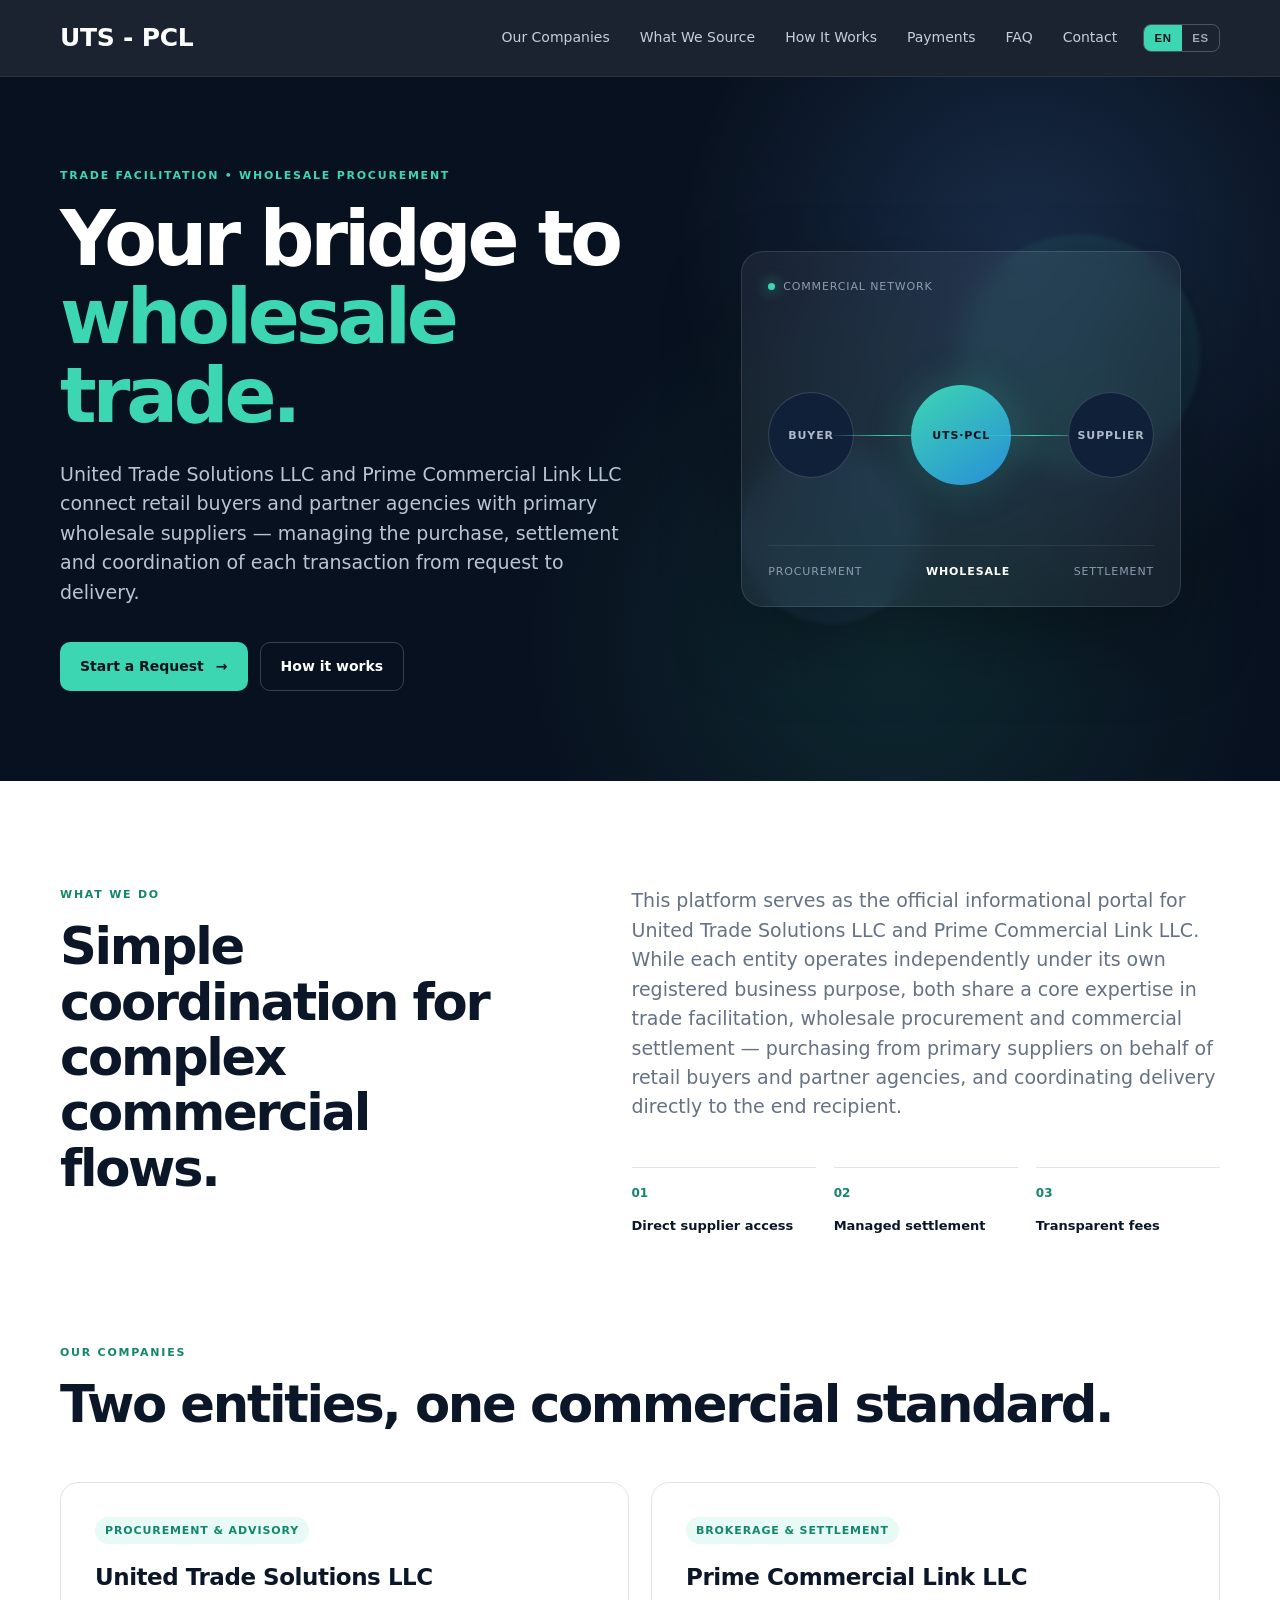
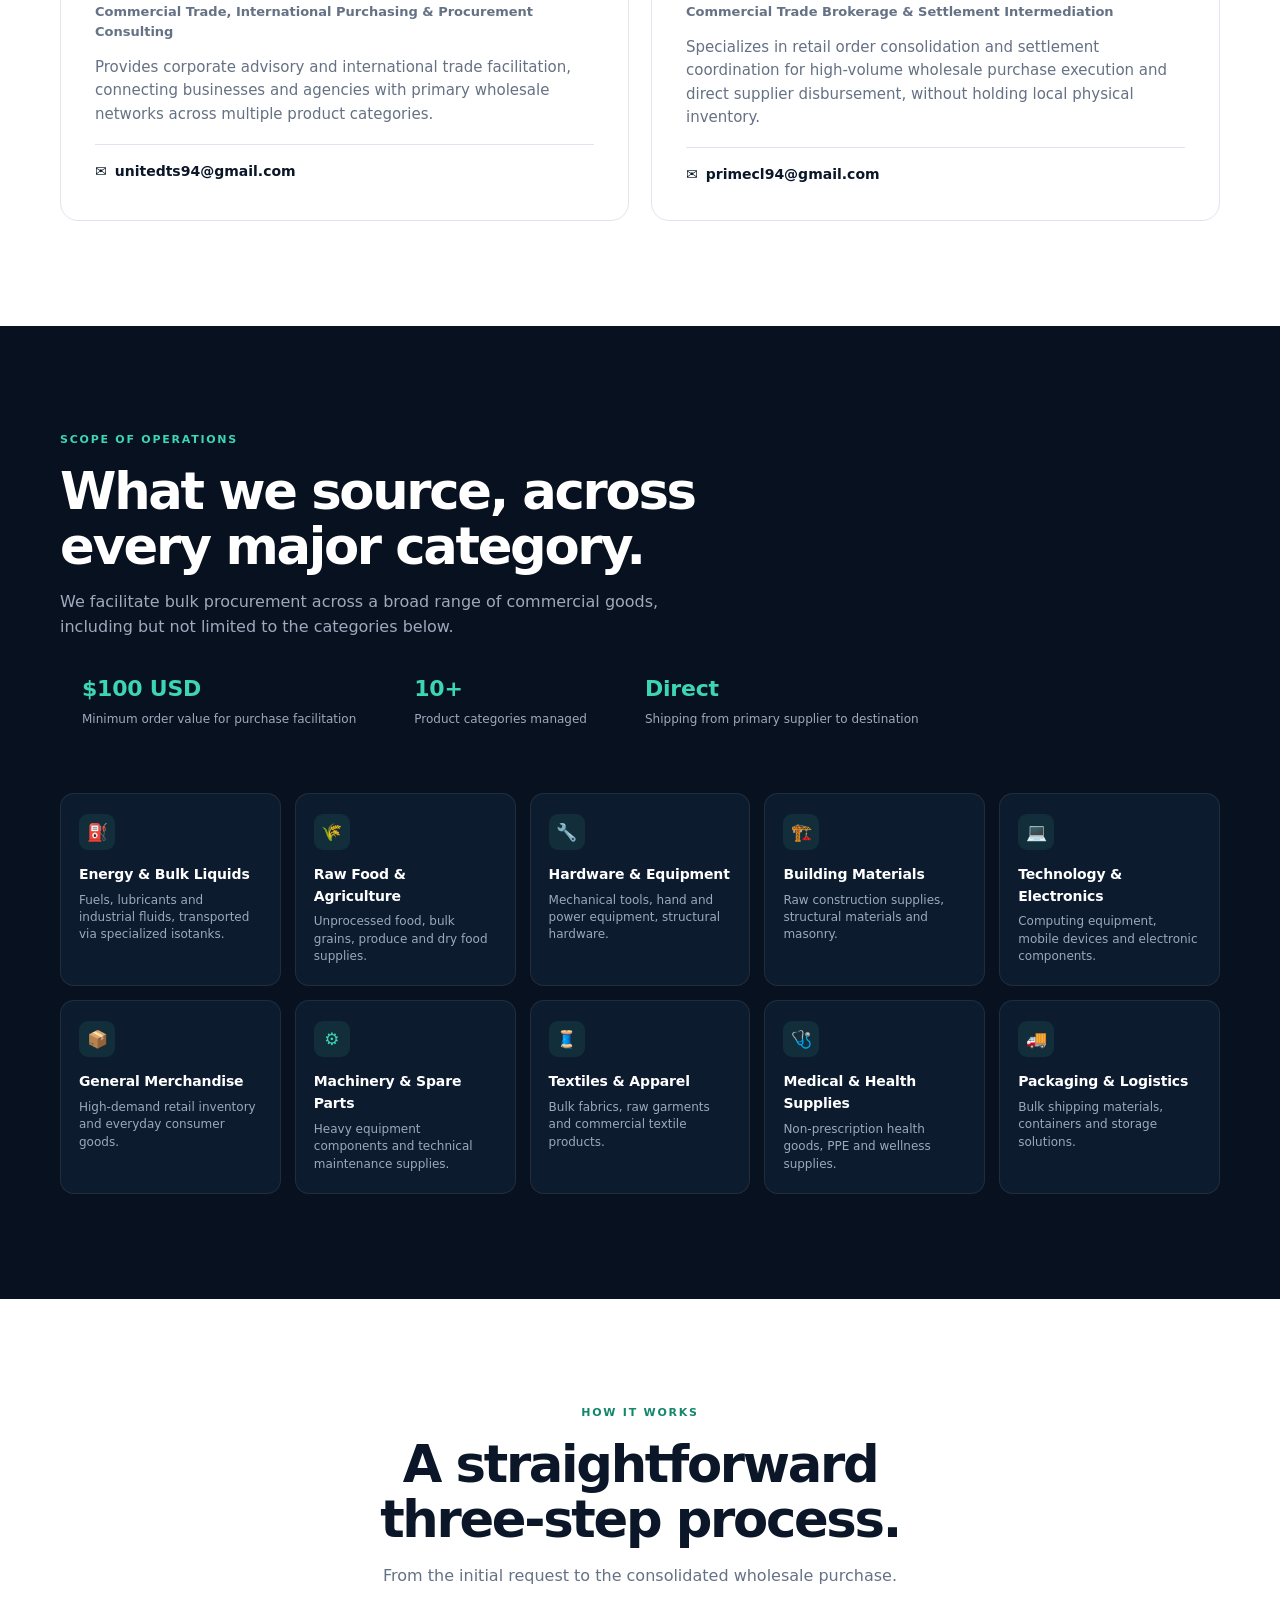
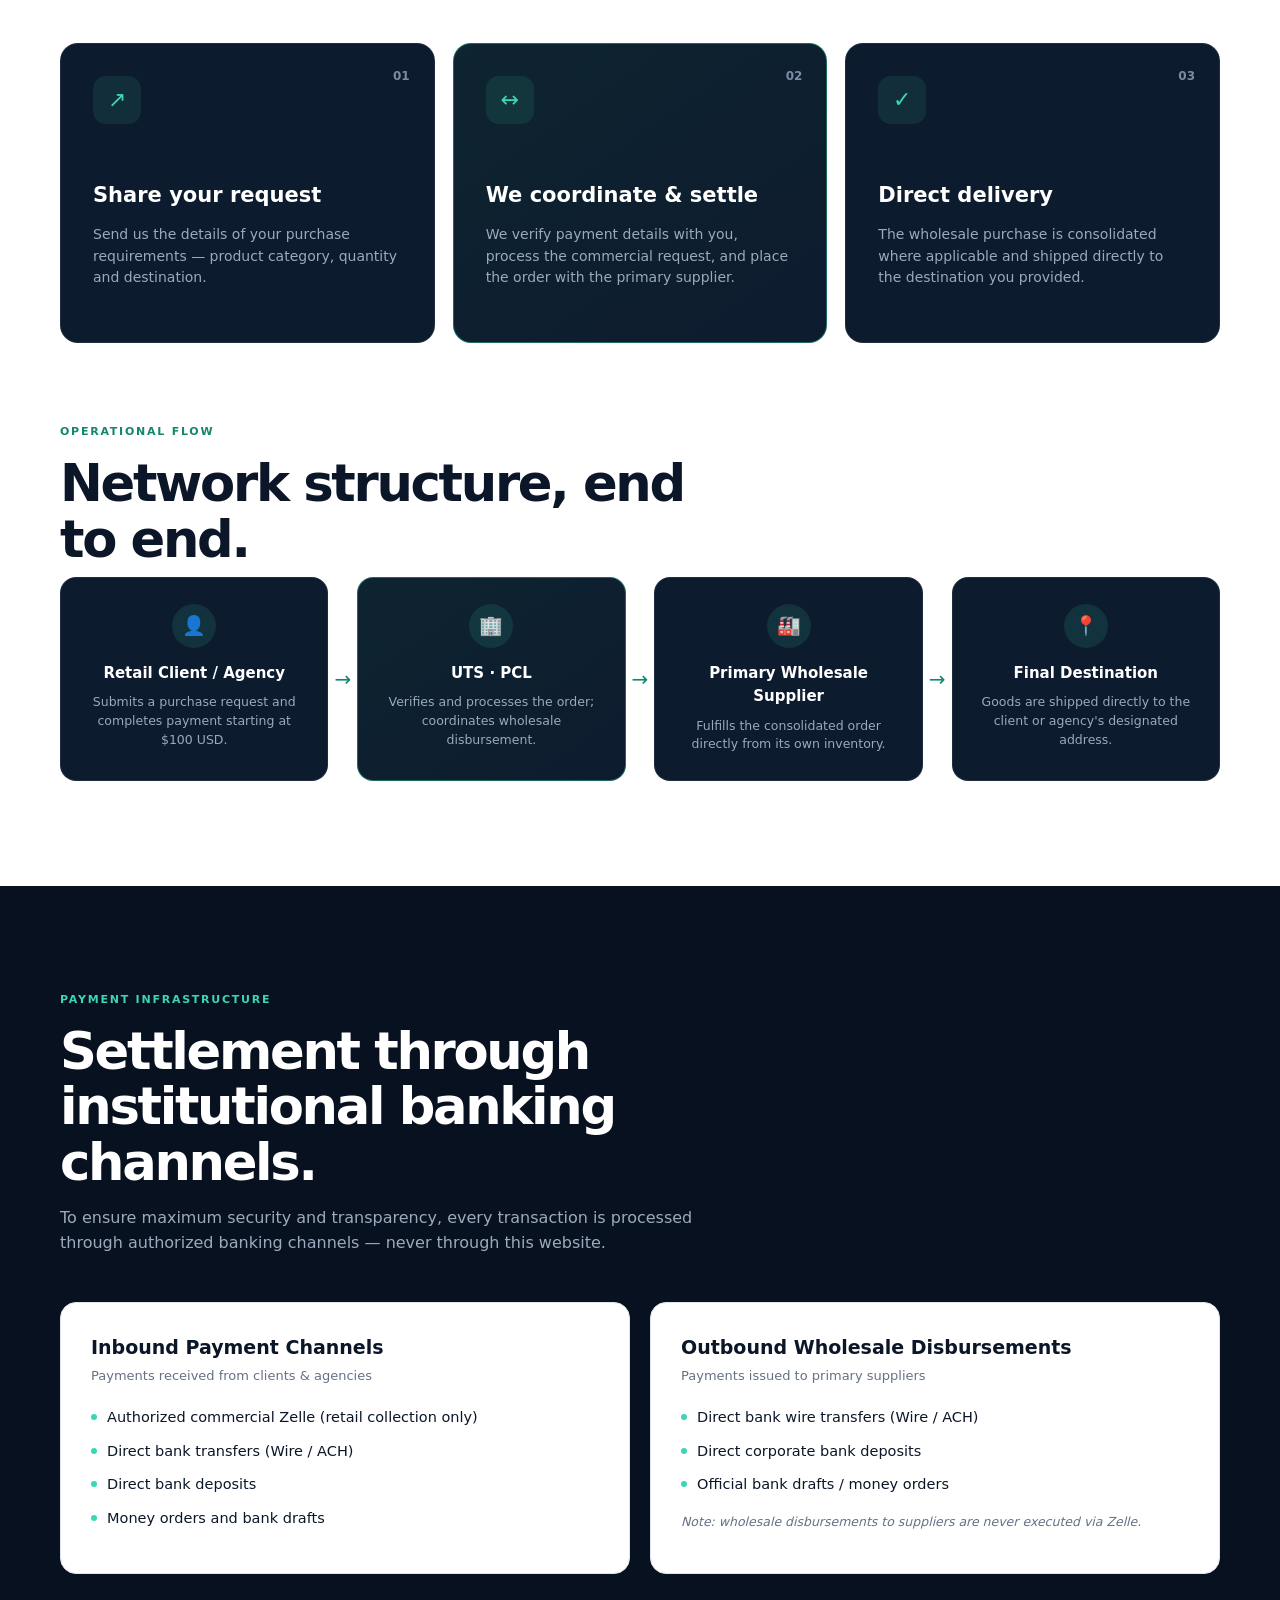
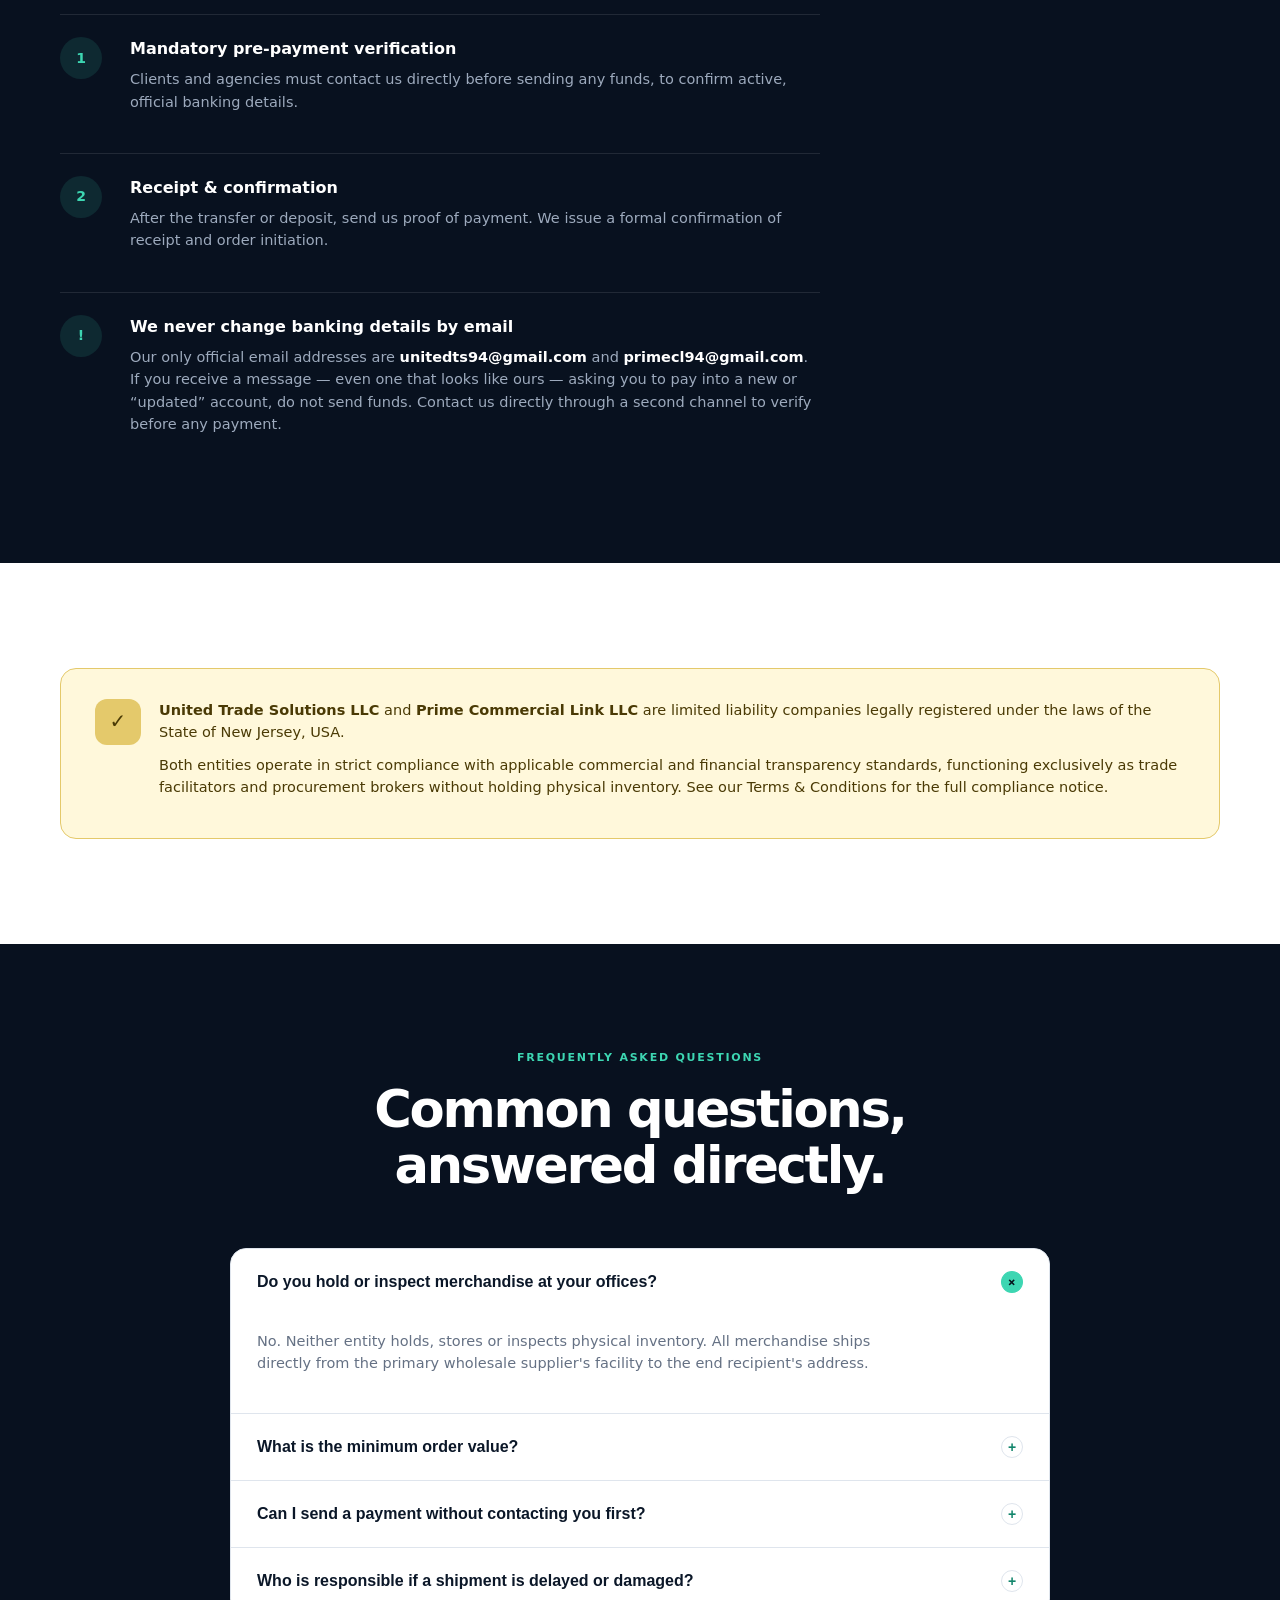
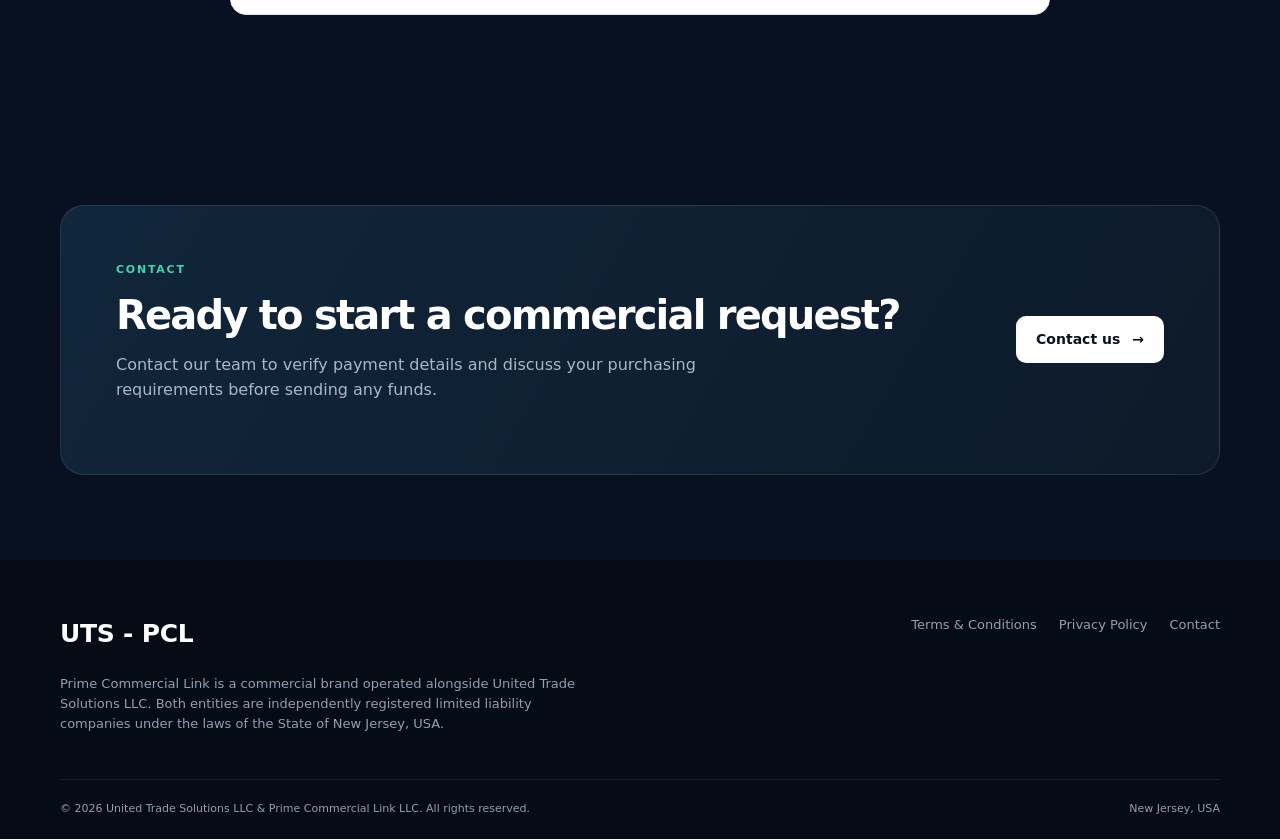
==== public/index.html @ f3a7f7f5 "Limpieza de dominio anterior, sitio movido a public/, CSP, cabeceras de seguridad y aviso antifraude" ====
<!doctype html>
<html lang="en" data-lang="en">
<head>
  <meta charset="utf-8">
  <meta name="viewport" content="width=device-width, initial-scale=1">
  <meta http-equiv="Content-Security-Policy" content="default-src 'none'; script-src 'self'; style-src 'self'; img-src 'self' data:; font-src 'self'; connect-src 'self'; manifest-src 'self'; base-uri 'none'; form-action 'none'; object-src 'none'; require-trusted-types-for 'script'; upgrade-insecure-requests">
  <meta name="referrer" content="strict-origin-when-cross-origin">
  <title>UTS - PCL | Trade Facilitation &amp; Wholesale Procurement</title>
  <meta name="description" content="United Trade Solutions LLC and Prime Commercial Link LLC facilitate wholesale procurement and commercial transaction settlement between retail buyers and primary suppliers.">
  <meta name="theme-color" content="#08111f">
  <meta property="og:title" content="UTS - PCL">
  <meta property="og:description" content="Trade facilitation and wholesale procurement portal — United Trade Solutions LLC & Prime Commercial Link LLC.">
  <meta property="og:type" content="website">
  <link rel="icon" href="assets/favicon.svg" type="image/svg+xml">
  <link rel="stylesheet" href="css/styles.css?v=20261016c">
</head>
<body>
  <header class="site-header">
    <div class="container nav">
      <a class="brand" href="#inicio" aria-label="UTS - PCL home">
        <span class="brand-name">UTS - PCL</span>
      </a>
      <div class="nav-right">
        <nav class="nav-links" aria-label="Main navigation">
          <a href="#empresas" data-lang="en">Our Companies</a>
          <a href="#empresas" data-lang="es">Nuestras Empresas</a>
          <a href="#alcance" data-lang="en">What We Source</a>
          <a href="#alcance" data-lang="es">Qué Gestionamos</a>
          <a href="#como-funciona" data-lang="en">How It Works</a>
          <a href="#como-funciona" data-lang="es">Cómo Funciona</a>
          <a href="#pagos" data-lang="en">Payments</a>
          <a href="#pagos" data-lang="es">Pagos</a>
          <a href="#faq" data-lang="en">FAQ</a>
          <a href="#faq" data-lang="es">Preguntas</a>
          <a href="#contacto" data-lang="en">Contact</a>
          <a href="#contacto" data-lang="es">Contacto</a>
        </nav>
        <span class="lang-switch" role="group" aria-label="Language">
          <button type="button" data-lang-set="en">EN</button>
          <button type="button" data-lang-set="es">ES</button>
        </span>
        <button class="menu-toggle" aria-label="Open menu" aria-expanded="false">☰</button>
      </div>
    </div>
  </header>

  <main>
    <!-- ============ HERO ============ -->
    <section id="inicio" class="hero">
      <div class="hero-grid container">
        <div class="hero-copy">
          <p class="eyebrow" data-lang="en">TRADE FACILITATION • WHOLESALE PROCUREMENT</p>
          <p class="eyebrow" data-lang="es">FACILITACIÓN COMERCIAL • COMPRAS AL POR MAYOR</p>

          <h1 data-lang="en">Your bridge to <span>wholesale trade.</span></h1>
          <h1 data-lang="es">Tu puente hacia el <span>comercio al por mayor.</span></h1>

          <p class="hero-text" data-lang="en">
            United Trade Solutions LLC and Prime Commercial Link LLC connect retail buyers and partner
            agencies with primary wholesale suppliers — managing the purchase, settlement and coordination
            of each transaction from request to delivery.
          </p>
          <p class="hero-text" data-lang="es">
            United Trade Solutions LLC y Prime Commercial Link LLC conectan a compradores minoristas y
            agencias asociadas con proveedores mayoristas principales, gestionando la compra, la liquidación
            y la coordinación de cada transacción desde la solicitud hasta la entrega.
          </p>

          <div class="hero-actions">
            <a class="button button-primary" href="#contacto">
              <span data-lang="en">Start a Request</span><span data-lang="es">Iniciar Solicitud</span>
              <span aria-hidden="true">→</span>
            </a>
            <a class="button button-secondary" href="#como-funciona">
              <span data-lang="en">How it works</span><span data-lang="es">Cómo funciona</span>
            </a>
          </div>
        </div>
        <div class="hero-visual" aria-hidden="true">
          <div class="orb orb-one"></div>
          <div class="orb orb-two"></div>
          <div class="network-card">
            <div class="network-top">
              <span class="status-dot"></span>
              <span data-lang="en">Commercial Network</span>
              <span data-lang="es">Red Comercial</span>
            </div>
            <div class="network-lines">
              <div class="node node-a" data-lang="en">BUYER</div>
              <div class="node node-a" data-lang="es">CLIENTE</div>
              <div class="line line-a"></div>
              <div class="node node-center">UTS·PCL</div>
              <div class="line line-b"></div>
              <div class="node node-b" data-lang="en">SUPPLIER</div>
              <div class="node node-b" data-lang="es">PROVEEDOR</div>
            </div>
            <div class="network-bottom">
              <span data-lang="en">Procurement</span><span data-lang="es">Adquisición</span>
              <strong data-lang="en">Wholesale</strong><strong data-lang="es">Mayoreo</strong>
              <span data-lang="en">Settlement</span><span data-lang="es">Liquidación</span>
            </div>
          </div>
        </div>
      </div>
    </section>

    <!-- ============ QUÉ HACEMOS ============ -->
    <section id="que-hacemos" class="section">
      <div class="container split">
        <div>
          <p class="eyebrow" data-lang="en">WHAT WE DO</p>
          <p class="eyebrow" data-lang="es">QUÉ HACEMOS</p>
          <h2 data-lang="en">Simple coordination for complex commercial flows.</h2>
          <h2 data-lang="es">Coordinación simple para flujos comerciales complejos.</h2>
        </div>
        <div class="section-copy">
          <p data-lang="en">
            This platform serves as the official informational portal for United Trade Solutions LLC and
            Prime Commercial Link LLC. While each entity operates independently under its own registered
            business purpose, both share a core expertise in trade facilitation, wholesale procurement and
            commercial settlement — purchasing from primary suppliers on behalf of retail buyers and partner
            agencies, and coordinating delivery directly to the end recipient.
          </p>
          <p data-lang="es">
            Esta plataforma funciona como el portal informativo oficial de United Trade Solutions LLC y
            Prime Commercial Link LLC. Aunque cada entidad opera de forma independiente bajo su propio giro
            comercial registrado, ambas comparten especialización en facilitación comercial, compras al por
            mayor y liquidación de transacciones — comprando a proveedores principales en nombre de
            compradores minoristas y agencias asociadas, y coordinando la entrega directamente al
            destinatario final.
          </p>
          <div class="trust-row">
            <div><strong data-lang="en">01</strong><strong data-lang="es">01</strong><span data-lang="en">Direct supplier access</span><span data-lang="es">Acceso directo a proveedores</span></div>
            <div><strong data-lang="en">02</strong><strong data-lang="es">02</strong><span data-lang="en">Managed settlement</span><span data-lang="es">Liquidación gestionada</span></div>
            <div><strong data-lang="en">03</strong><strong data-lang="es">03</strong><span data-lang="en">Transparent fees</span><span data-lang="es">Comisiones transparentes</span></div>
          </div>
        </div>
      </div>
    </section>

    <!-- ============ NUESTRAS EMPRESAS ============ -->
    <section id="empresas" class="section section-flush">
      <div class="container">
        <p class="eyebrow" data-lang="en">OUR COMPANIES</p>
        <p class="eyebrow" data-lang="es">NUESTRAS EMPRESAS</p>
        <h2 data-lang="en">Two entities, one commercial standard.</h2>
        <h2 data-lang="es">Dos entidades, un mismo estándar comercial.</h2>

        <div class="companies-grid">
          <article class="company-card">
            <span class="tag" data-lang="en">PROCUREMENT &amp; ADVISORY</span>
            <span class="tag" data-lang="es">ADQUISICIONES Y ASESORÍA</span>
            <h3>United Trade Solutions LLC</h3>
            <p class="focus" data-lang="en">Commercial Trade, International Purchasing &amp; Procurement Consulting</p>
            <p class="focus" data-lang="es">Comercio Comercial, Compras Internacionales y Consultoría de Adquisiciones</p>
            <p class="desc" data-lang="en">
              Provides corporate advisory and international trade facilitation, connecting businesses and
              agencies with primary wholesale networks across multiple product categories.
            </p>
            <p class="desc" data-lang="es">
              Brinda asesoría corporativa y facilitación de comercio internacional, conectando a empresas y
              agencias con redes mayoristas principales en múltiples categorías de productos.
            </p>
            <div class="contact-line">
              <span aria-hidden="true">✉</span>
              <a href="mailto:unitedts94@gmail.com">unitedts94@gmail.com</a>
            </div>
          </article>

          <article class="company-card">
            <span class="tag" data-lang="en">BROKERAGE &amp; SETTLEMENT</span>
            <span class="tag" data-lang="es">CORRETAJE Y LIQUIDACIÓN</span>
            <h3>Prime Commercial Link LLC</h3>
            <p class="focus" data-lang="en">Commercial Trade Brokerage &amp; Settlement Intermediation</p>
            <p class="focus" data-lang="es">Corretaje Comercial e Intermediación de Pagos y Liquidaciones</p>
            <p class="desc" data-lang="en">
              Specializes in retail order consolidation and settlement coordination for high-volume wholesale
              purchase execution and direct supplier disbursement, without holding local physical inventory.
            </p>
            <p class="desc" data-lang="es">
              Especializada en la consolidación de pedidos minoristas y la coordinación de liquidaciones para
              la ejecución de compras mayoristas de alto volumen y el desembolso directo a proveedores, sin
              manejo de inventario físico local.
            </p>
            <div class="contact-line">
              <span aria-hidden="true">✉</span>
              <a href="mailto:primecl94@gmail.com">primecl94@gmail.com</a>
            </div>
          </article>
        </div>
      </div>
    </section>

    <!-- ============ ALCANCE / CATEGORÍAS ============ -->
    <section id="alcance" class="section section-dark">
      <div class="container">
        <div class="section-heading">
          <p class="eyebrow" data-lang="en">SCOPE OF OPERATIONS</p>
          <p class="eyebrow" data-lang="es">ALCANCE OPERATIVO</p>
          <h2 data-lang="en">What we source, across every major category.</h2>
          <h2 data-lang="es">Lo que gestionamos, en todas las categorías principales.</h2>
          <p data-lang="en">We facilitate bulk procurement across a broad range of commercial goods, including but not limited to the categories below.</p>
          <p data-lang="es">Facilitamos compras al por mayor en una amplia gama de bienes comerciales, incluyendo pero no limitado a las categorías siguientes.</p>
        </div>

        <div class="scope-meta">
          <div class="scope-pill">
            <strong>$100 USD</strong>
            <span data-lang="en">Minimum order value for purchase facilitation</span>
            <span data-lang="es">Monto mínimo de compra facilitada</span>
          </div>
          <div class="scope-pill">
            <strong data-lang="en">10+</strong><strong data-lang="es">10+</strong>
            <span data-lang="en">Product categories managed</span>
            <span data-lang="es">Categorías de producto gestionadas</span>
          </div>
          <div class="scope-pill">
            <strong data-lang="en">Direct</strong><strong data-lang="es">Directo</strong>
            <span data-lang="en">Shipping from primary supplier to destination</span>
            <span data-lang="es">Envío del proveedor principal al destino</span>
          </div>
        </div>

        <div class="categories-grid">
          <div class="category-card">
            <div class="icon" aria-hidden="true">⛽</div>
            <h4 data-lang="en">Energy &amp; Bulk Liquids</h4>
            <h4 data-lang="es">Energía y Líquidos a Granel</h4>
            <p data-lang="en">Fuels, lubricants and industrial fluids, transported via specialized isotanks.</p>
            <p data-lang="es">Combustibles, lubricantes y fluidos industriales, transportados en isotanques especializados.</p>
          </div>
          <div class="category-card">
            <div class="icon" aria-hidden="true">🌾</div>
            <h4 data-lang="en">Raw Food &amp; Agriculture</h4>
            <h4 data-lang="es">Alimentos Crudos y Agricultura</h4>
            <p data-lang="en">Unprocessed food, bulk grains, produce and dry food supplies.</p>
            <p data-lang="es">Productos alimenticios no procesados, granos, cosechas y suministros secos.</p>
          </div>
          <div class="category-card">
            <div class="icon" aria-hidden="true">🔧</div>
            <h4 data-lang="en">Hardware &amp; Equipment</h4>
            <h4 data-lang="es">Ferretería y Equipamiento</h4>
            <p data-lang="en">Mechanical tools, hand and power equipment, structural hardware.</p>
            <p data-lang="es">Herramientas mecánicas, equipos de mano y eléctricos, herrajes estructurales.</p>
          </div>
          <div class="category-card">
            <div class="icon" aria-hidden="true">🏗️</div>
            <h4 data-lang="en">Building Materials</h4>
            <h4 data-lang="es">Materiales de Construcción</h4>
            <p data-lang="en">Raw construction supplies, structural materials and masonry.</p>
            <p data-lang="es">Insumos básicos de construcción, materiales estructurales y mampostería.</p>
          </div>
          <div class="category-card">
            <div class="icon" aria-hidden="true">💻</div>
            <h4 data-lang="en">Technology &amp; Electronics</h4>
            <h4 data-lang="es">Tecnología y Electrónica</h4>
            <p data-lang="en">Computing equipment, mobile devices and electronic components.</p>
            <p data-lang="es">Equipos de cómputo, dispositivos móviles y componentes electrónicos.</p>
          </div>
          <div class="category-card">
            <div class="icon" aria-hidden="true">📦</div>
            <h4 data-lang="en">General Merchandise</h4>
            <h4 data-lang="es">Mercancía General</h4>
            <p data-lang="en">High-demand retail inventory and everyday consumer goods.</p>
            <p data-lang="es">Inventario minorista de alta demanda y artículos de consumo diario.</p>
          </div>
          <div class="category-card">
            <div class="icon" aria-hidden="true">⚙️</div>
            <h4 data-lang="en">Machinery &amp; Spare Parts</h4>
            <h4 data-lang="es">Maquinaria y Repuestos</h4>
            <p data-lang="en">Heavy equipment components and technical maintenance supplies.</p>
            <p data-lang="es">Componentes de equipo pesado y suministros de mantenimiento técnico.</p>
          </div>
          <div class="category-card">
            <div class="icon" aria-hidden="true">🧵</div>
            <h4 data-lang="en">Textiles &amp; Apparel</h4>
            <h4 data-lang="es">Textiles y Confección</h4>
            <p data-lang="en">Bulk fabrics, raw garments and commercial textile products.</p>
            <p data-lang="es">Telas a granel, prendas de vestir y productos textiles comerciales.</p>
          </div>
          <div class="category-card">
            <div class="icon" aria-hidden="true">🩺</div>
            <h4 data-lang="en">Medical &amp; Health Supplies</h4>
            <h4 data-lang="es">Suministros Médicos y de Salud</h4>
            <p data-lang="en">Non-prescription health goods, PPE and wellness supplies.</p>
            <p data-lang="es">Bienes de salud sin receta, equipo de protección personal y bienestar.</p>
          </div>
          <div class="category-card">
            <div class="icon" aria-hidden="true">🚚</div>
            <h4 data-lang="en">Packaging &amp; Logistics</h4>
            <h4 data-lang="es">Empaque y Logística</h4>
            <p data-lang="en">Bulk shipping materials, containers and storage solutions.</p>
            <p data-lang="es">Materiales de envío al por mayor, contenedores y almacenamiento.</p>
          </div>
        </div>
      </div>
    </section>

    <!-- ============ CÓMO FUNCIONA ============ -->
    <section id="como-funciona" class="section">
      <div class="container">
        <div class="section-heading centered">
          <p class="eyebrow" data-lang="en">HOW IT WORKS</p>
          <p class="eyebrow" data-lang="es">CÓMO FUNCIONA</p>
          <h2 data-lang="en">A straightforward three-step process.</h2>
          <h2 data-lang="es">Un proceso simple de tres pasos.</h2>
          <p data-lang="en">From the initial request to the consolidated wholesale purchase.</p>
          <p data-lang="es">Desde la solicitud inicial hasta la compra mayorista consolidada.</p>
        </div>
        <div class="steps">
          <article class="step-card">
            <span class="step-number">01</span>
            <div class="icon">↗</div>
            <h3 data-lang="en">Share your request</h3>
            <h3 data-lang="es">Envías tu solicitud</h3>
            <p data-lang="en">Send us the details of your purchase requirements — product category, quantity and destination.</p>
            <p data-lang="es">Nos envías los detalles de tu compra: categoría de producto, cantidad y destino.</p>
          </article>
          <article class="step-card featured">
            <span class="step-number">02</span>
            <div class="icon">↔</div>
            <h3 data-lang="en">We coordinate &amp; settle</h3>
            <h3 data-lang="es">Coordinamos y liquidamos</h3>
            <p data-lang="en">We verify payment details with you, process the commercial request, and place the order with the primary supplier.</p>
            <p data-lang="es">Verificamos contigo los datos de pago, procesamos la solicitud y realizamos el pedido con el proveedor principal.</p>
          </article>
          <article class="step-card">
            <span class="step-number">03</span>
            <div class="icon">✓</div>
            <h3 data-lang="en">Direct delivery</h3>
            <h3 data-lang="es">Entrega directa</h3>
            <p data-lang="en">The wholesale purchase is consolidated where applicable and shipped directly to the destination you provided.</p>
            <p data-lang="es">La compra mayorista se consolida cuando aplica y se despacha directamente al destino indicado.</p>
          </article>
        </div>

        <div class="section-heading flow-heading">
          <p class="eyebrow" data-lang="en">OPERATIONAL FLOW</p>
          <p class="eyebrow" data-lang="es">FLUJO OPERATIVO</p>
          <h2 data-lang="en">Network structure, end to end.</h2>
          <h2 data-lang="es">Estructura de red, de principio a fin.</h2>
        </div>
        <div class="flow">
          <div class="flow-node">
            <div class="flow-icon" aria-hidden="true">👤</div>
            <h4 data-lang="en">Retail Client / Agency</h4>
            <h4 data-lang="es">Cliente / Agencia</h4>
            <p data-lang="en">Submits a purchase request and completes payment starting at $100 USD.</p>
            <p data-lang="es">Envía una solicitud de compra y realiza el pago a partir de $100 USD.</p>
          </div>
          <div class="flow-arrow" aria-hidden="true">→</div>
          <div class="flow-node hub">
            <div class="flow-icon" aria-hidden="true">🏢</div>
            <h4>UTS · PCL</h4>
            <p data-lang="en">Verifies and processes the order; coordinates wholesale disbursement.</p>
            <p data-lang="es">Verifica y procesa el pedido; coordina el desembolso mayorista.</p>
          </div>
          <div class="flow-arrow" aria-hidden="true">→</div>
          <div class="flow-node">
            <div class="flow-icon" aria-hidden="true">🏭</div>
            <h4 data-lang="en">Primary Wholesale Supplier</h4>
            <h4 data-lang="es">Proveedor Mayorista Principal</h4>
            <p data-lang="en">Fulfills the consolidated order directly from its own inventory.</p>
            <p data-lang="es">Despacha el pedido consolidado directamente desde su propio inventario.</p>
          </div>
          <div class="flow-arrow" aria-hidden="true">→</div>
          <div class="flow-node">
            <div class="flow-icon" aria-hidden="true">📍</div>
            <h4 data-lang="en">Final Destination</h4>
            <h4 data-lang="es">Destino Final</h4>
            <p data-lang="en">Goods are shipped directly to the client or agency's designated address.</p>
            <p data-lang="es">La mercancía se envía directamente a la dirección indicada por el cliente o agencia.</p>
          </div>
        </div>
      </div>
    </section>

    <!-- ============ INFRAESTRUCTURA DE PAGOS ============ -->
    <section id="pagos" class="section section-dark">
      <div class="container">
        <div class="section-heading">
          <p class="eyebrow" data-lang="en">PAYMENT INFRASTRUCTURE</p>
          <p class="eyebrow" data-lang="es">INFRAESTRUCTURA DE PAGOS</p>
          <h2 data-lang="en">Settlement through institutional banking channels.</h2>
          <h2 data-lang="es">Liquidación mediante canales bancarios institucionales.</h2>
          <p data-lang="en">To ensure maximum security and transparency, every transaction is processed through authorized banking channels — never through this website.</p>
          <p data-lang="es">Para garantizar máxima seguridad y transparencia, cada transacción se procesa a través de canales bancarios autorizados — nunca a través de este sitio web.</p>
        </div>
        <div class="pay-grid">
          <div class="pay-card">
            <h3 data-lang="en">Inbound Payment Channels</h3>
            <h3 data-lang="es">Canales de Recepción de Fondos</h3>
            <p class="sub" data-lang="en">Payments received from clients &amp; agencies</p>
            <p class="sub" data-lang="es">Pagos recibidos de clientes y agencias</p>
            <ul>
              <li data-lang="en">Authorized commercial Zelle (retail collection only)</li>
              <li data-lang="es">Zelle comercial autorizado (solo recepción minorista)</li>
              <li data-lang="en">Direct bank transfers (Wire / ACH)</li>
              <li data-lang="es">Transferencias bancarias directas (Wire / ACH)</li>
              <li data-lang="en">Direct bank deposits</li>
              <li data-lang="es">Depósitos bancarios directos</li>
              <li data-lang="en">Money orders and bank drafts</li>
              <li data-lang="es">Giros bancarios y postales</li>
            </ul>
          </div>
          <div class="pay-card">
            <h3 data-lang="en">Outbound Wholesale Disbursements</h3>
            <h3 data-lang="es">Desembolsos Mayoristas</h3>
            <p class="sub" data-lang="en">Payments issued to primary suppliers</p>
            <p class="sub" data-lang="es">Pagos emitidos a proveedores principales</p>
            <ul>
              <li data-lang="en">Direct bank wire transfers (Wire / ACH)</li>
              <li data-lang="es">Transferencias bancarias directas (Wire / ACH)</li>
              <li data-lang="en">Direct corporate bank deposits</li>
              <li data-lang="es">Depósitos bancarios corporativos</li>
              <li data-lang="en">Official bank drafts / money orders</li>
              <li data-lang="es">Giros bancarios / cheques oficiales</li>
            </ul>
            <p class="pay-note" data-lang="en">Note: wholesale disbursements to suppliers are never executed via Zelle.</p>
            <p class="pay-note" data-lang="es">Nota: los desembolsos mayoristas a proveedores nunca se ejecutan mediante Zelle.</p>
          </div>
        </div>

        <div class="protocol-list">
          <div class="protocol-item">
            <div class="num">1</div>
            <div>
              <h4 data-lang="en">Mandatory pre-payment verification</h4>
              <h4 data-lang="es">Verificación obligatoria antes del pago</h4>
              <p data-lang="en">Clients and agencies must contact us directly before sending any funds, to confirm active, official banking details.</p>
              <p data-lang="es">Clientes y agencias deben contactarnos directamente antes de enviar cualquier fondo, para confirmar los datos bancarios oficiales activos.</p>
            </div>
          </div>
          <div class="protocol-item">
            <div class="num">2</div>
            <div>
              <h4 data-lang="en">Receipt &amp; confirmation</h4>
              <h4 data-lang="es">Comprobante y confirmación</h4>
              <p data-lang="en">After the transfer or deposit, send us proof of payment. We issue a formal confirmation of receipt and order initiation.</p>
              <p data-lang="es">Después de la transferencia o depósito, envíanos el comprobante. Emitimos una confirmación formal de recepción e inicio del pedido.</p>
            </div>
          </div>
          <div class="protocol-item protocol-alert">
            <div class="num">!</div>
            <div>
              <h4 data-lang="en">We never change banking details by email</h4>
              <h4 data-lang="es">Nunca cambiamos datos bancarios por correo</h4>
              <p data-lang="en">Our only official email addresses are <strong>unitedts94@gmail.com</strong> and <strong>primecl94@gmail.com</strong>. If you receive a message — even one that looks like ours — asking you to pay into a new or “updated” account, do not send funds. Contact us directly through a second channel to verify before any payment.</p>
              <p data-lang="es">Nuestros únicos correos oficiales son <strong>unitedts94@gmail.com</strong> y <strong>primecl94@gmail.com</strong>. Si recibes un mensaje —aunque parezca nuestro— pidiéndote pagar a una cuenta nueva o “actualizada”, no envíes fondos. Contáctanos directamente por un segundo canal para verificar antes de cualquier pago.</p>
            </div>
          </div>
        </div>
      </div>
    </section>

    <!-- ============ CUMPLIMIENTO ============ -->
    <section class="section">
      <div class="container">
        <div class="compliance-box">
          <div class="badge" aria-hidden="true">✓</div>
          <div>
            <p data-lang="en"><strong>United Trade Solutions LLC</strong> and <strong>Prime Commercial Link LLC</strong> are limited liability companies legally registered under the laws of the State of New Jersey, USA.</p>
            <p data-lang="es"><strong>United Trade Solutions LLC</strong> y <strong>Prime Commercial Link LLC</strong> son empresas de responsabilidad limitada registradas legalmente bajo las leyes del Estado de Nueva Jersey, EE. UU.</p>
            <p data-lang="en">Both entities operate in strict compliance with applicable commercial and financial transparency standards, functioning exclusively as trade facilitators and procurement brokers without holding physical inventory. See our <a href="terms.html">Terms &amp; Conditions</a> for the full compliance notice.</p>
            <p data-lang="es">Ambas entidades operan en estricto cumplimiento de los estándares comerciales y de transparencia financiera aplicables, funcionando exclusivamente como facilitadores de comercio y brókers de adquisición sin manejo de inventario físico. Consulta nuestros <a href="terms.html">Términos y Condiciones</a> para el aviso completo de cumplimiento.</p>
          </div>
        </div>
      </div>
    </section>

    <!-- ============ FAQ ============ -->
    <section id="faq" class="section section-dark">
      <div class="container">
        <div class="section-heading centered">
          <p class="eyebrow" data-lang="en">FREQUENTLY ASKED QUESTIONS</p>
          <p class="eyebrow" data-lang="es">PREGUNTAS FRECUENTES</p>
          <h2 data-lang="en">Common questions, answered directly.</h2>
          <h2 data-lang="es">Preguntas comunes, respondidas directamente.</h2>
        </div>

        <div class="faq-list">
          <div class="faq-item open">
            <button class="faq-q" type="button">
              <span data-lang="en">Do you hold or inspect merchandise at your offices?</span>
              <span data-lang="es">¿Almacenan o inspeccionan mercancía en sus oficinas?</span>
              <span class="plus" aria-hidden="true">+</span>
            </button>
            <div class="faq-a">
              <div class="faq-a-inner">
                <p data-lang="en">No. Neither entity holds, stores or inspects physical inventory. All merchandise ships directly from the primary wholesale supplier's facility to the end recipient's address.</p>
                <p data-lang="es">No. Ninguna de las dos entidades maneja, almacena ni inspecciona inventario físico. Toda la mercancía se despacha directamente desde las instalaciones del proveedor mayorista principal hasta la dirección del destinatario final.</p>
              </div>
            </div>
          </div>
          <div class="faq-item">
            <button class="faq-q" type="button">
              <span data-lang="en">What is the minimum order value?</span>
              <span data-lang="es">¿Cuál es el monto mínimo de compra?</span>
              <span class="plus" aria-hidden="true">+</span>
            </button>
            <div class="faq-a">
              <div class="faq-a-inner">
                <p data-lang="en">We facilitate purchase consolidation starting at a minimum value of $100 USD.</p>
                <p data-lang="es">Facilitamos la consolidación de compras a partir de un valor mínimo de $100 USD.</p>
              </div>
            </div>
          </div>
          <div class="faq-item">
            <button class="faq-q" type="button">
              <span data-lang="en">Can I send a payment without contacting you first?</span>
              <span data-lang="es">¿Puedo enviar un pago sin contactarlos primero?</span>
              <span class="plus" aria-hidden="true">+</span>
            </button>
            <div class="faq-a">
              <div class="faq-a-inner">
                <p data-lang="en">No. Contacting us before sending any transfer or deposit is required, so we can verify active banking details and ensure your payment is correctly tracked and applied.</p>
                <p data-lang="es">No. Es indispensable contactarnos antes de enviar cualquier transferencia o depósito, para verificar los datos bancarios activos y garantizar que tu pago quede correctamente rastreado y aplicado.</p>
              </div>
            </div>
          </div>
          <div class="faq-item">
            <button class="faq-q" type="button">
              <span data-lang="en">Who is responsible if a shipment is delayed or damaged?</span>
              <span data-lang="es">¿Quién responde si un envío se retrasa o llega dañado?</span>
              <span class="plus" aria-hidden="true">+</span>
            </button>
            <div class="faq-a">
              <div class="faq-a-inner">
                <p data-lang="en">Since goods ship directly from the primary wholesale supplier, shipping delays, carrier damage or fulfillment issues are the responsibility of the supplier or freight carrier. See our Terms &amp; Conditions for the full liability disclaimer.</p>
                <p data-lang="es">Como la mercancía se despacha directamente desde el proveedor mayorista principal, los retrasos, daños de transporte o problemas de cumplimiento son responsabilidad del proveedor o la empresa de transporte. Consulta nuestros Términos y Condiciones para la exención de responsabilidad completa.</p>
              </div>
            </div>
          </div>
        </div>
      </div>
    </section>

    <!-- ============ CONTACTO ============ -->
    <section id="contacto" class="contact-section">
      <div class="container contact-card">
        <div>
          <p class="eyebrow" data-lang="en">CONTACT</p>
          <p class="eyebrow" data-lang="es">CONTACTO</p>
          <h2 data-lang="en">Ready to start a commercial request?</h2>
          <h2 data-lang="es">¿Listo para iniciar una solicitud comercial?</h2>
          <p data-lang="en">Contact our team to verify payment details and discuss your purchasing requirements before sending any funds.</p>
          <p data-lang="es">Contacta a nuestro equipo para verificar los datos de pago y conversar sobre tu solicitud de compra antes de enviar cualquier fondo.</p>
        </div>
        <a class="button button-light" href="mailto:unitedts94@gmail.com">
          <span data-lang="en">Contact us</span><span data-lang="es">Contáctanos</span>
          <span aria-hidden="true">→</span>
        </a>
      </div>
    </section>
  </main>

  <footer class="footer">
    <div class="container footer-grid">
      <div>
        <a class="brand footer-brand" href="#inicio"><span class="brand-name">UTS - PCL</span></a>
        <p class="footer-note" data-lang="en">Prime Commercial Link is a commercial brand operated alongside United Trade Solutions LLC. Both entities are independently registered limited liability companies under the laws of the State of New Jersey, USA.</p>
        <p class="footer-note" data-lang="es">Prime Commercial Link es una marca comercial que opera junto a United Trade Solutions LLC. Ambas entidades son sociedades de responsabilidad limitada registradas de forma independiente bajo las leyes del Estado de Nueva Jersey, EE. UU.</p>
      </div>
      <div class="footer-links">
        <a href="terms.html" data-lang="en">Terms &amp; Conditions</a>
        <a href="terms.html" data-lang="es">Términos y Condiciones</a>
        <a href="privacy.html" data-lang="en">Privacy Policy</a>
        <a href="privacy.html" data-lang="es">Política de Privacidad</a>
        <a href="mailto:unitedts94@gmail.com" data-lang="en">Contact</a>
        <a href="mailto:unitedts94@gmail.com" data-lang="es">Contacto</a>
      </div>
    </div>
    <div class="container copyright">
      <span><span data-lang="en">©</span><span data-lang="es">©</span> <span id="year"></span> United Trade Solutions LLC &amp; Prime Commercial Link LLC. <span data-lang="en">All rights reserved.</span><span data-lang="es">Todos los derechos reservados.</span></span>
      <span data-lang="en">New Jersey, USA</span>
      <span data-lang="es">Nueva Jersey, EE. UU.</span>
    </div>
  </footer>

  <script src="js/script.js?v=20261016c"></script>
</body>
</html>
---- public/css/styles.css ----
:root{
  --bg:#f6f8fb;--surface:#fff;--ink:#0b1728;--muted:#657184;--line:#dfe5ed;
  --dark:#08111f;--accent:#3dd6b2;--accent-2:#63a7ff;--brass:#d6a84f;--max:1160px;
}
*{box-sizing:border-box}
html{scroll-behavior:smooth}

/* ---------- Idiomas: EN por defecto, ES bajo html[data-lang="es"] ----------
   Se oculta solo el idioma inactivo, con !important para ganar siempre a
   cualquier otra regla de display (grid/flex/etc.) sin importar el orden. */
html:not([data-lang="es"]) [data-lang="es"]{display:none !important}
html[data-lang="es"] [data-lang="en"]{display:none !important}
.lang-switch{display:flex;align-items:center;gap:0;border:1px solid rgba(255,255,255,.22);border-radius:8px;overflow:hidden}
.lang-switch button{appearance:none;background:transparent;border:0;color:#9daabd;font-size:12px;font-weight:800;letter-spacing:.06em;padding:8px 12px;cursor:pointer;transition:.15s}
.lang-switch button.active{background:var(--accent);color:#06131b}
.lang-switch button:not(.active):hover{color:#fff}
.legal-page .lang-switch button{border-color:var(--line)}
.legal-page .lang-switch{border-color:var(--line)}
.legal-page .lang-switch button{color:var(--muted)}
.legal-page .lang-switch button:not(.active):hover{color:var(--ink)}
.legal-page .lang-switch button.active{color:#06131b}
body{margin:0;font-family:Inter,ui-sans-serif,system-ui,-apple-system,BlinkMacSystemFont,"Segoe UI",sans-serif;color:var(--ink);background:var(--bg);line-height:1.55}
a{color:inherit;text-decoration:none}
.container{width:min(var(--max),calc(100% - 40px));margin:auto}
.site-header{position:sticky;top:0;z-index:20;background:rgba(8,17,31,.92);backdrop-filter:blur(14px);border-bottom:1px solid rgba(255,255,255,.08)}
.nav{height:76px;display:flex;align-items:center;justify-content:space-between}
.brand{display:flex;align-items:center;gap:11px;color:#fff;font-weight:750;letter-spacing:-.02em}
.brand-name{font-size:25px;font-weight:800;letter-spacing:-.01em;white-space:nowrap}
.brand-mark{display:grid;place-items:center;width:38px;height:38px;border:1px solid rgba(61,214,178,.55);border-radius:11px;color:var(--accent);font-size:11px;letter-spacing:.08em}
.nav-right{display:flex;align-items:center;gap:26px}
.nav-links{display:flex;gap:30px;color:#c5cfdd;font-size:14px}
.nav-links a:hover,.text-link:hover{color:#fff}
.menu-toggle{display:none;background:none;border:0;color:#fff;font-size:25px}
.hero{min-height:690px;background:radial-gradient(circle at 80% 25%,rgba(99,167,255,.18),transparent 30%),radial-gradient(circle at 70% 80%,rgba(61,214,178,.12),transparent 35%),var(--dark);color:#fff;display:flex;align-items:center;overflow:hidden}
.hero-grid{display:grid;grid-template-columns:1.05fr .95fr;gap:70px;align-items:center;padding:90px 0}
.eyebrow{margin:0 0 16px;color:#13866c;font-size:11px;font-weight:800;letter-spacing:.16em}
.hero h1{font-size:clamp(48px,6vw,78px);line-height:1.02;letter-spacing:-.055em;margin:0 0 25px;max-width:720px}
.hero .eyebrow,.section-dark .eyebrow,.contact-section .eyebrow{color:#3dd6b2}
.hero h1 span{color:var(--accent)}
.hero-text{font-size:19px;color:#b9c5d5;max-width:600px;margin-bottom:35px}
.hero-actions{display:flex;gap:12px;flex-wrap:wrap}
.button{display:inline-flex;align-items:center;gap:12px;padding:13px 20px;border-radius:10px;font-size:14px;font-weight:750;transition:.2s ease}
.button:hover{transform:translateY(-2px)}
.button-primary{background:var(--accent);color:#06131b}
.button-secondary{border:1px solid rgba(255,255,255,.2);color:#fff}
.button-light{background:#fff;color:#08111f}
.hero-visual{min-height:390px;position:relative;display:grid;place-items:center}
.network-card{width:min(440px,100%);padding:26px;border:1px solid rgba(255,255,255,.12);background:rgba(255,255,255,.055);border-radius:22px;box-shadow:0 35px 80px rgba(0,0,0,.3);backdrop-filter:blur(12px);position:relative;z-index:2}
.network-top,.network-bottom{display:flex;align-items:center;justify-content:space-between;color:#8e9caf;font-size:11px;text-transform:uppercase;letter-spacing:.08em}
.status-dot{width:7px;height:7px;background:var(--accent);border-radius:50%;box-shadow:0 0 14px var(--accent)}
.network-top{justify-content:flex-start;gap:8px;padding-bottom:30px}
.network-lines{height:220px;position:relative;display:grid;place-items:center}
.node{position:absolute;border-radius:50%;display:grid;place-items:center;font-size:11px;font-weight:800;letter-spacing:.08em}
.node-a,.node-b{width:86px;height:86px;border:1px solid rgba(255,255,255,.16);background:#102039;color:#aeb9c9}
.node-a{left:0}.node-b{right:0}
.node-center{width:100px;height:100px;background:linear-gradient(145deg,#3dd6b2,#278ed8);color:#06131b;box-shadow:0 0 45px rgba(61,214,178,.22)}
.line{position:absolute;height:1px;width:110px;background:linear-gradient(90deg,rgba(99,167,255,.1),var(--accent),rgba(99,167,255,.1));top:50%}
.line-a{left:65px}.line-b{right:65px}
.network-bottom{border-top:1px solid rgba(255,255,255,.08);padding-top:17px}
.network-bottom strong{color:#fff}
.orb{position:absolute;border-radius:50%;filter:blur(2px)}
.orb-one{width:240px;height:240px;background:rgba(61,214,178,.08);top:0;right:20px}
.orb-two{width:180px;height:180px;background:rgba(99,167,255,.08);bottom:0;left:40px}
.section{padding:105px 0;background:var(--surface)}
.split{display:grid;grid-template-columns:.9fr 1.1fr;gap:90px}
h2{font-size:clamp(34px,4vw,52px);line-height:1.08;letter-spacing:-.045em;margin:0}
.section-copy{font-size:19px;color:var(--muted)}
.section-copy p{margin-top:0}
.trust-row{display:grid;grid-template-columns:repeat(3,1fr);gap:18px;margin-top:45px}
.trust-row div{padding-top:16px;border-top:1px solid var(--line)}
.trust-row strong{display:block;font-size:12px;color:#13866c;margin-bottom:7px}
.trust-row span{font-size:13px;font-weight:700;color:var(--ink)}
.section-dark{background:var(--dark);color:#fff}
.section-heading{max-width:650px}
.section-heading.centered{text-align:center;margin:0 auto 55px}
.section-heading p:not(.eyebrow){color:var(--muted)}
.section-dark .section-heading p:not(.eyebrow){color:#9daabd}
.flow-heading{margin-top:80px}
.steps{display:grid;grid-template-columns:repeat(3,1fr);gap:18px}
.step-card{position:relative;padding:32px;background:#0d1b2e;border:1px solid rgba(255,255,255,.08);border-radius:18px;min-height:300px}
.step-card.featured{border-color:rgba(61,214,178,.4);background:linear-gradient(145deg,#0e2430,#0d1b2e)}
.step-number{position:absolute;right:24px;top:23px;color:#7a8ba3;font-size:12px;font-weight:800}
.icon{width:48px;height:48px;display:grid;place-items:center;border-radius:13px;background:rgba(61,214,178,.1);color:var(--accent);font-size:22px;margin-bottom:55px}
.step-card h3{font-size:21px;margin:0 0 12px;color:#fff !important}
.step-card p{color:#9ba9bc;font-size:14px;margin:0}
.value-section{background:#eef2f7}
.value-grid{display:grid;grid-template-columns:.9fr 1.1fr;gap:100px}
.value-intro h2{max-width:520px}
.value-list{border-top:1px solid #cfd7e1}
.value-item{display:grid;grid-template-columns:55px 1fr;gap:18px;padding:25px 0;border-bottom:1px solid #cfd7e1}
.value-item>span{color:#1aa487;font-size:12px;font-weight:800}
.value-item h3{margin:0 0 4px;font-size:18px}
.value-item p{margin:0;color:var(--muted);font-size:14px}
.contact-section{padding:85px 0;background:var(--dark)}
.contact-card{display:flex;align-items:center;justify-content:space-between;gap:35px;padding:55px;border-radius:24px;background:linear-gradient(120deg,#10263a,#0d1a2a);border:1px solid rgba(255,255,255,.1);color:#fff}
.contact-card h2{font-size:40px}
.contact-card p:not(.eyebrow){color:#a9b7c9;max-width:620px}
.footer{background:#050c15;color:#91a0b3;padding:55px 0 22px}
.footer-grid{display:flex;justify-content:space-between;gap:50px}
.footer-brand{margin-bottom:20px}
.footer-note{max-width:530px;font-size:13px;margin:0}
.footer-links{display:flex;gap:22px;align-items:flex-start;font-size:13px}
.footer-links a:hover{color:#fff}
.copyright{border-top:1px solid rgba(255,255,255,.08);margin-top:45px;padding-top:20px;display:flex;justify-content:space-between;font-size:11px}
.legal-page{background:var(--bg)}
.legal-content{padding:90px 0;max-width:850px}
.legal-content h1{font-size:52px;letter-spacing:-.04em;margin:0 0 25px}
.legal-content h2{font-size:25px;margin:42px 0 10px}
.legal-content p{color:var(--muted)}
.legal-notice{padding:18px 20px;border:1px solid #e4c96b;background:#fff8db;border-radius:10px}
.legal-footer-note{border-top:1px solid var(--line);margin-top:55px;padding-top:20px;font-size:13px}
.text-link{color:#c5cfdd;font-size:13px}
.section-flush{padding-top:0}
.legal-page .nav-links{display:flex}
.legal-notice-intro{margin:28px 0}
.legal-notice-intro p{margin:0}
.protocol-alert .num{background:rgba(214,168,79,.18);color:var(--brass)}
.protocol-alert strong{color:#fff}
.error-page{min-height:60vh;display:grid;place-items:center;text-align:center;padding:80px 0}
.error-page h1{font-size:64px;margin:0 0 10px;letter-spacing:-.04em}
.error-page p{color:var(--muted);margin:0 0 26px}
/* ---------- Empresas (About) ---------- */
.companies-grid{display:grid;grid-template-columns:repeat(2,1fr);gap:22px;margin-top:50px}
.company-card{padding:34px;border-radius:18px;background:var(--surface);border:1px solid var(--line)}
.company-card .tag{display:inline-block;font-size:11px;font-weight:800;letter-spacing:.08em;color:#13866c;background:rgba(61,214,178,.12);padding:5px 10px;border-radius:999px;margin-bottom:16px}
.company-card h3{margin:0 0 6px;font-size:23px;letter-spacing:-.02em}
.company-card .focus{color:var(--muted);font-size:13px;font-weight:700;margin:0 0 14px}
.company-card p.desc{color:var(--muted);font-size:15px;margin:0 0 18px}
.company-card .contact-line{display:flex;align-items:center;gap:8px;font-size:14px;font-weight:700;border-top:1px solid var(--line);padding-top:16px}
.company-card .contact-line a{color:var(--ink)}
.company-card .contact-line a:hover{color:#199f82}
.company-card .pending{color:var(--muted);font-weight:600;font-style:italic}

/* ---------- Alcance / categorías ---------- */
.scope-meta{display:flex;flex-wrap:wrap;gap:14px;margin:0 0 46px}
.scope-pill{background:var(--dark);color:#fff;border-radius:12px;padding:16px 22px}
.scope-pill strong{display:block;font-size:22px;color:var(--accent);letter-spacing:-.01em}
.scope-pill span{font-size:12px;color:#9daabd}
.categories-grid{display:grid;grid-template-columns:repeat(5,1fr);gap:14px}
.category-card{background:#0d1b2e;border:1px solid rgba(255,255,255,.08);border-radius:14px;padding:20px 18px;min-height:132px}
.category-card .icon{width:36px;height:36px;display:grid;place-items:center;border-radius:9px;background:rgba(61,214,178,.1);color:var(--accent);font-size:17px;margin-bottom:14px}
.category-card h4{margin:0 0 6px;font-size:14px;color:#fff;letter-spacing:-.01em}
.category-card p{margin:0;font-size:12px;color:#9ba9bc;line-height:1.45}

/* ---------- Flujo operativo ---------- */
.flow{display:grid;grid-template-columns:1fr auto 1fr auto 1fr auto 1fr;gap:0;align-items:stretch;margin-top:10px}
.flow-node{background:#0d1b2e;border:1px solid rgba(255,255,255,.08);border-radius:16px;padding:26px 20px;position:relative;text-align:center}
.flow-node.hub{border-color:rgba(61,214,178,.4);background:linear-gradient(145deg,#0e2430,#0d1b2e)}
.flow-node .flow-icon{width:44px;height:44px;margin:0 auto 14px;display:grid;place-items:center;border-radius:50%;background:rgba(61,214,178,.12);color:var(--accent);font-size:19px}
.flow-node h4{margin:0 0 8px;font-size:15px;color:#fff}
.flow-node p{margin:0;font-size:12.5px;color:#9ba9bc;line-height:1.5}
.flow-arrow{display:flex;align-items:center;justify-content:center;color:#13866c;font-size:20px;padding:0 6px}

/* ---------- Pagos ---------- */
.pay-grid{display:grid;grid-template-columns:repeat(2,1fr);gap:20px;margin-top:46px}
.pay-card{background:var(--surface);border:1px solid var(--line);border-radius:16px;padding:30px}
.pay-card h3{margin:0 0 4px;font-size:19px;color:var(--ink)}
.pay-card .sub{color:var(--muted);font-size:13px;margin:0 0 20px}
.pay-card ul{list-style:none;margin:0;padding:0;display:grid;gap:11px}
.pay-card li{display:flex;gap:10px;align-items:flex-start;font-size:14.5px;color:var(--ink)}
.pay-card li::before{content:"";width:6px;height:6px;border-radius:50%;background:var(--accent);margin-top:8px;flex:none}
.pay-note{margin-top:16px;font-size:12.5px;color:var(--muted);font-style:italic}

/* ---------- Protocolo de verificación ---------- */
.protocol-list{display:grid;gap:18px;margin-top:40px;max-width:760px}
.protocol-item{display:grid;grid-template-columns:50px 1fr;gap:20px;padding:22px 0;border-top:1px solid rgba(255,255,255,.1)}
.protocol-item .num{width:42px;height:42px;border-radius:50%;background:rgba(61,214,178,.12);color:var(--accent);display:grid;place-items:center;font-weight:800;font-size:14px}
.protocol-item h4{margin:0 0 6px;color:#fff;font-size:16px}
.protocol-item p{margin:0;color:#9daabd;font-size:14.5px}

/* ---------- Cumplimiento ---------- */
.compliance-box{background:#fff8db;border:1px solid #e4c96b;border-radius:16px;padding:30px 34px;display:flex;gap:18px;align-items:flex-start}
.compliance-box .badge{flex:none;width:46px;height:46px;border-radius:12px;background:#e4c96b;color:#4a3a05;display:grid;place-items:center;font-size:20px;font-weight:800}
.compliance-box p{margin:0 0 10px;color:#4a3a05;font-size:14.5px}
.compliance-box p:last-child{margin-bottom:0}

/* ---------- FAQ ---------- */
.faq-list{max-width:820px;margin:44px auto 0;display:grid;gap:1px;background:var(--line);border:1px solid var(--line);border-radius:16px;overflow:hidden}
.faq-item{background:var(--surface)}
.faq-q{width:100%;text-align:left;background:none;border:0;padding:22px 26px;font-size:16px;font-weight:700;color:var(--ink);display:flex;justify-content:space-between;align-items:center;gap:16px;cursor:pointer}
.faq-q .plus{flex:none;width:22px;height:22px;border-radius:50%;border:1px solid var(--line);display:grid;place-items:center;font-size:14px;color:#13866c;transition:.2s}
.faq-item.open .faq-q .plus{transform:rotate(45deg);background:var(--accent);color:#06131b;border-color:var(--accent)}
.faq-a{max-height:0;overflow:hidden;transition:max-height .25s ease}
.faq-item.open .faq-a{max-height:260px}
.faq-a-inner{padding:0 26px 24px;color:var(--muted);font-size:14.5px;max-width:680px}

@media(max-width:850px){
  .nav-links{display:none}.menu-toggle{display:block}
  .nav-links.open{position:absolute;top:76px;left:0;right:0;display:flex;flex-direction:column;background:#08111f;padding:20px 30px;border-bottom:1px solid rgba(255,255,255,.1)}
  .hero-grid,.split,.value-grid{grid-template-columns:1fr;gap:50px}
  .hero{min-height:auto}.hero-grid{padding:75px 0}.hero-visual{min-height:330px}
  .steps{grid-template-columns:1fr}
  .step-card{min-height:240px}.icon{margin-bottom:35px}
  .contact-card,.footer-grid{flex-direction:column;align-items:flex-start}
  .footer-links{flex-wrap:wrap}.copyright{flex-direction:column;gap:7px}
  .companies-grid,.pay-grid{grid-template-columns:1fr}
  .categories-grid{grid-template-columns:repeat(2,1fr)}
  .flow{grid-template-columns:1fr}
  .flow-arrow{transform:rotate(90deg);padding:10px 0}
  .protocol-item{grid-template-columns:40px 1fr}
  .compliance-box{flex-direction:column}
  .scope-meta{gap:10px}
}
@media(max-width:480px){
  .nav-right{gap:10px}
  .lang-switch button{padding:6px 9px;font-size:11px}
  .legal-page .nav-links a{font-size:12.5px;white-space:nowrap}
  .legal-page .brand-name{font-size:20px}
}
@media(max-width:520px){
  .container{width:min(var(--max),calc(100% - 28px))}
  .hero h1{font-size:45px}.hero-text{font-size:17px}
  .trust-row{grid-template-columns:1fr}.contact-card{padding:35px 25px}.contact-card h2{font-size:32px}
  .network-card{padding:20px}.node-a,.node-b{width:70px;height:70px}.line{width:70px}.line-a{left:45px}.line-b{right:45px}
  .categories-grid{grid-template-columns:1fr}
  .faq-q{font-size:14.5px;padding:18px 20px}
  .faq-a-inner{padding:0 20px 20px}
  .compliance-box{padding:24px 20px}
}

/* ---------- Móvil compacto: menos interlineado y espaciado ---------- */
@media(max-width:850px){
  body{line-height:1.45}
  h2{line-height:1.12}
  .section{padding:56px 0}
  .contact-section{padding:48px 0}
  .hero-grid{padding:44px 0;gap:28px}.hero-visual{min-height:250px}
  .hero h1{margin-bottom:16px}.hero-text{margin-bottom:22px}
  .split,.value-grid{gap:24px}
  .section-copy{font-size:16px}
  .section-heading.centered{margin-bottom:28px}
  .section-heading p:not(.eyebrow){margin:10px 0 0}
  .eyebrow{margin-bottom:10px}
  .trust-row{margin-top:26px;gap:12px}
  .companies-grid{margin-top:26px;gap:14px}
  .company-card{padding:22px}
  .company-card .focus{margin-bottom:10px}.company-card p.desc{margin-bottom:12px}
  .scope-meta{margin-bottom:24px}.scope-pill{padding:12px 16px}
  .categories-grid{gap:10px}
  .category-card{min-height:0;padding:14px}
  .category-card .icon{margin-bottom:8px;width:30px;height:30px;font-size:15px}
  .steps{gap:12px}
  .step-card{min-height:0;padding:22px}
  .step-card .icon{margin-bottom:14px;width:40px;height:40px;font-size:18px}
  .step-card h3{font-size:18px;margin-bottom:6px}
  .flow-heading{margin-top:44px}
  .flow-node{padding:16px}.flow-node .flow-icon{margin-bottom:8px;width:36px;height:36px;font-size:16px}
  .flow-arrow{padding:4px 0}
  .pay-grid{margin-top:24px;gap:12px}.pay-card{padding:22px}
  .pay-card .sub{margin-bottom:12px}.pay-card ul{gap:7px}
  .protocol-list{margin-top:22px;gap:6px}.protocol-item{padding:14px 0;gap:14px}
  .value-item{padding:14px 0}
  .compliance-box{padding:20px;gap:12px}
  .faq-list{margin-top:24px}
  .faq-q{padding:16px 18px}.faq-a-inner{padding:0 18px 16px}
  .contact-card{padding:28px 22px;gap:20px}
  .footer{padding:36px 0 18px}.footer-grid{gap:22px}.copyright{margin-top:24px}
  .legal-content{padding:48px 0}.legal-content h1{font-size:38px}.legal-content h2{margin:28px 0 8px}
}
@media(max-width:520px){
  .hero h1{font-size:38px}
  .brand-name{font-size:22px}
  .categories-grid{grid-template-columns:repeat(2,1fr)}
  .category-card h4{font-size:13px}
  .contact-card h2{font-size:28px}
}
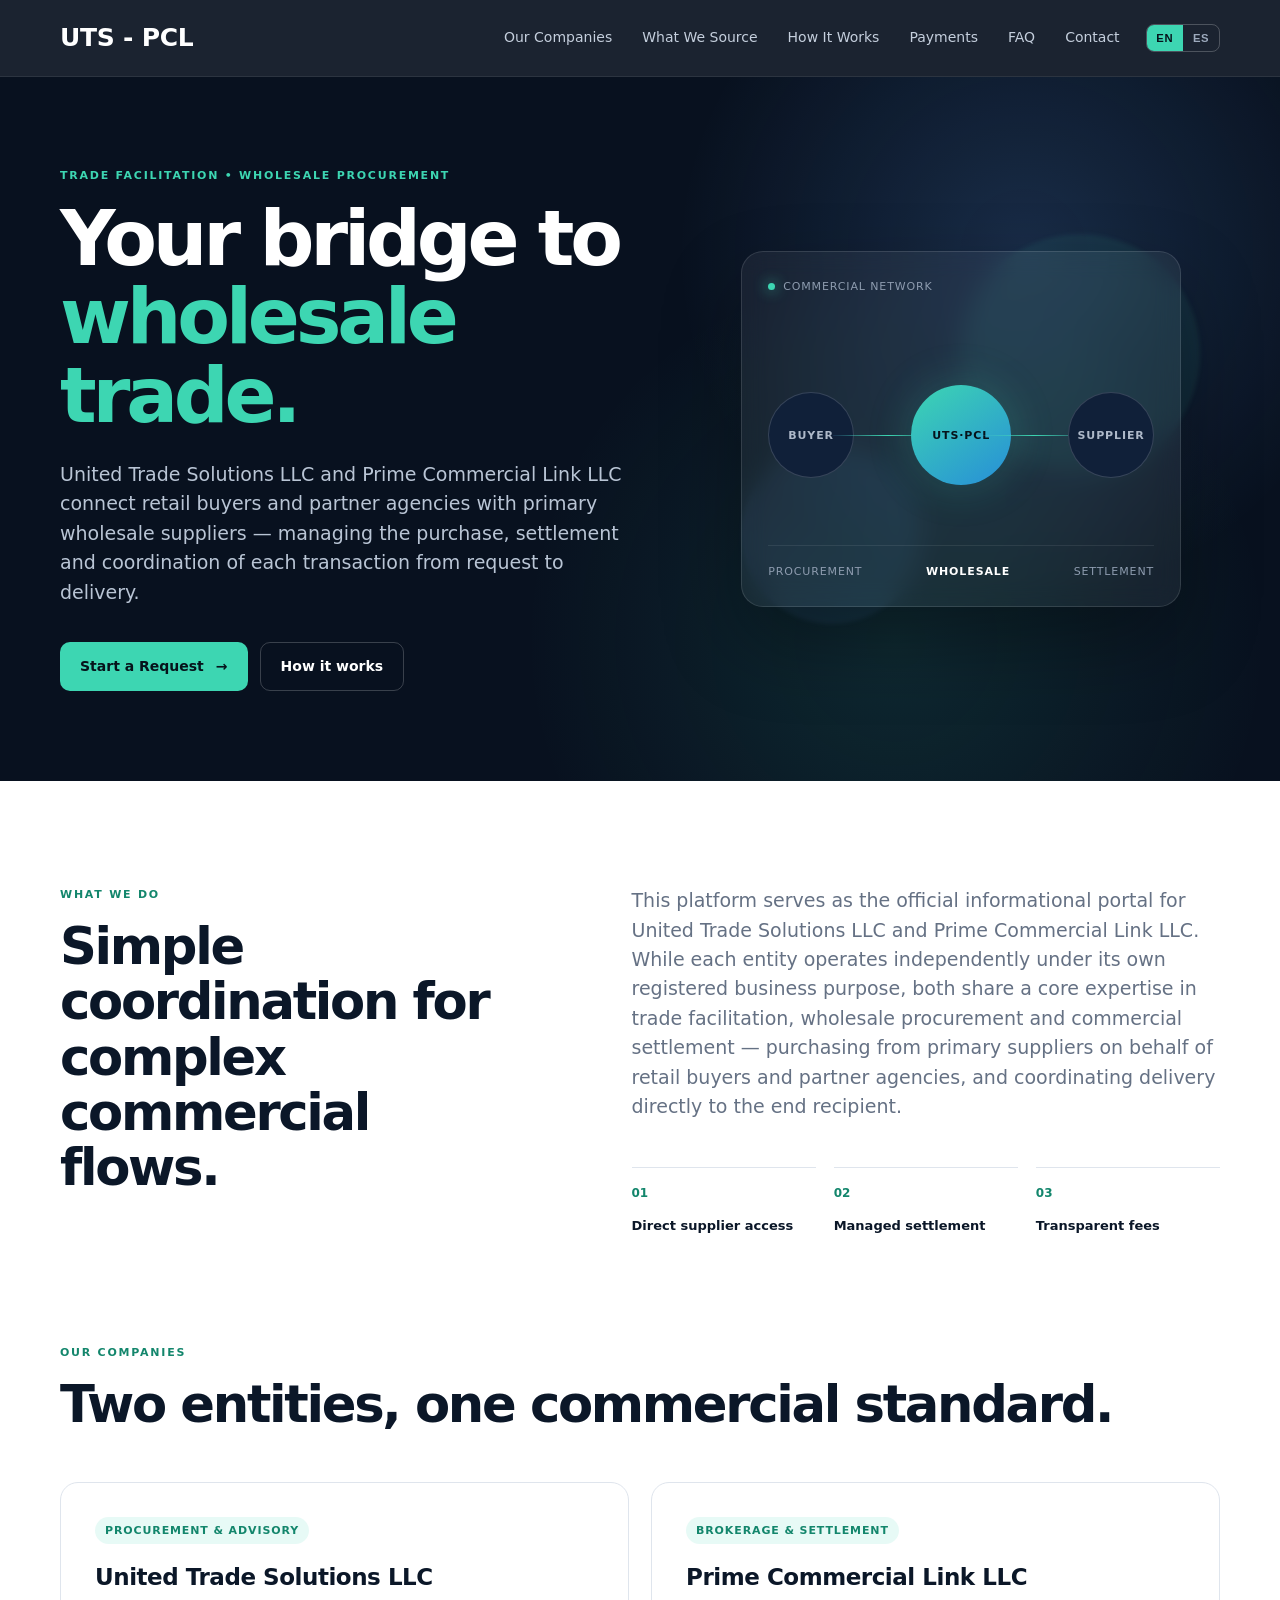
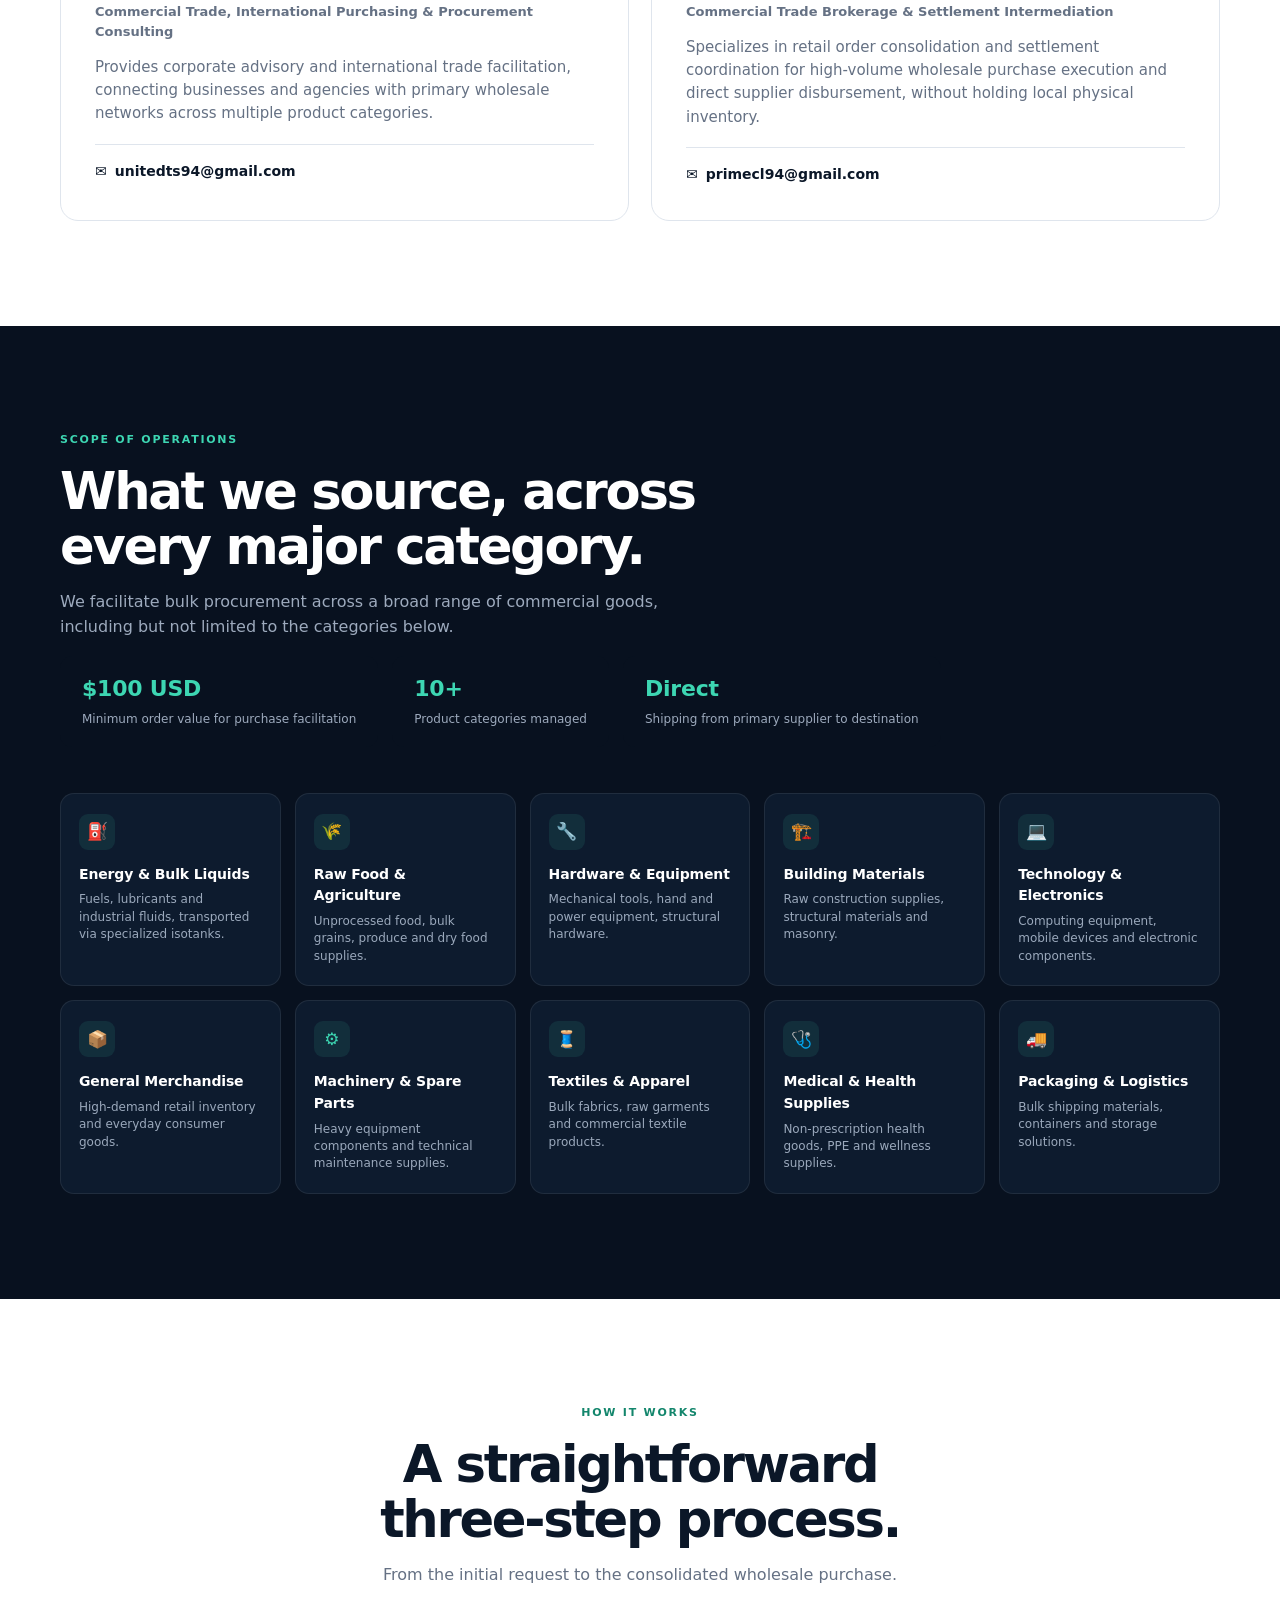
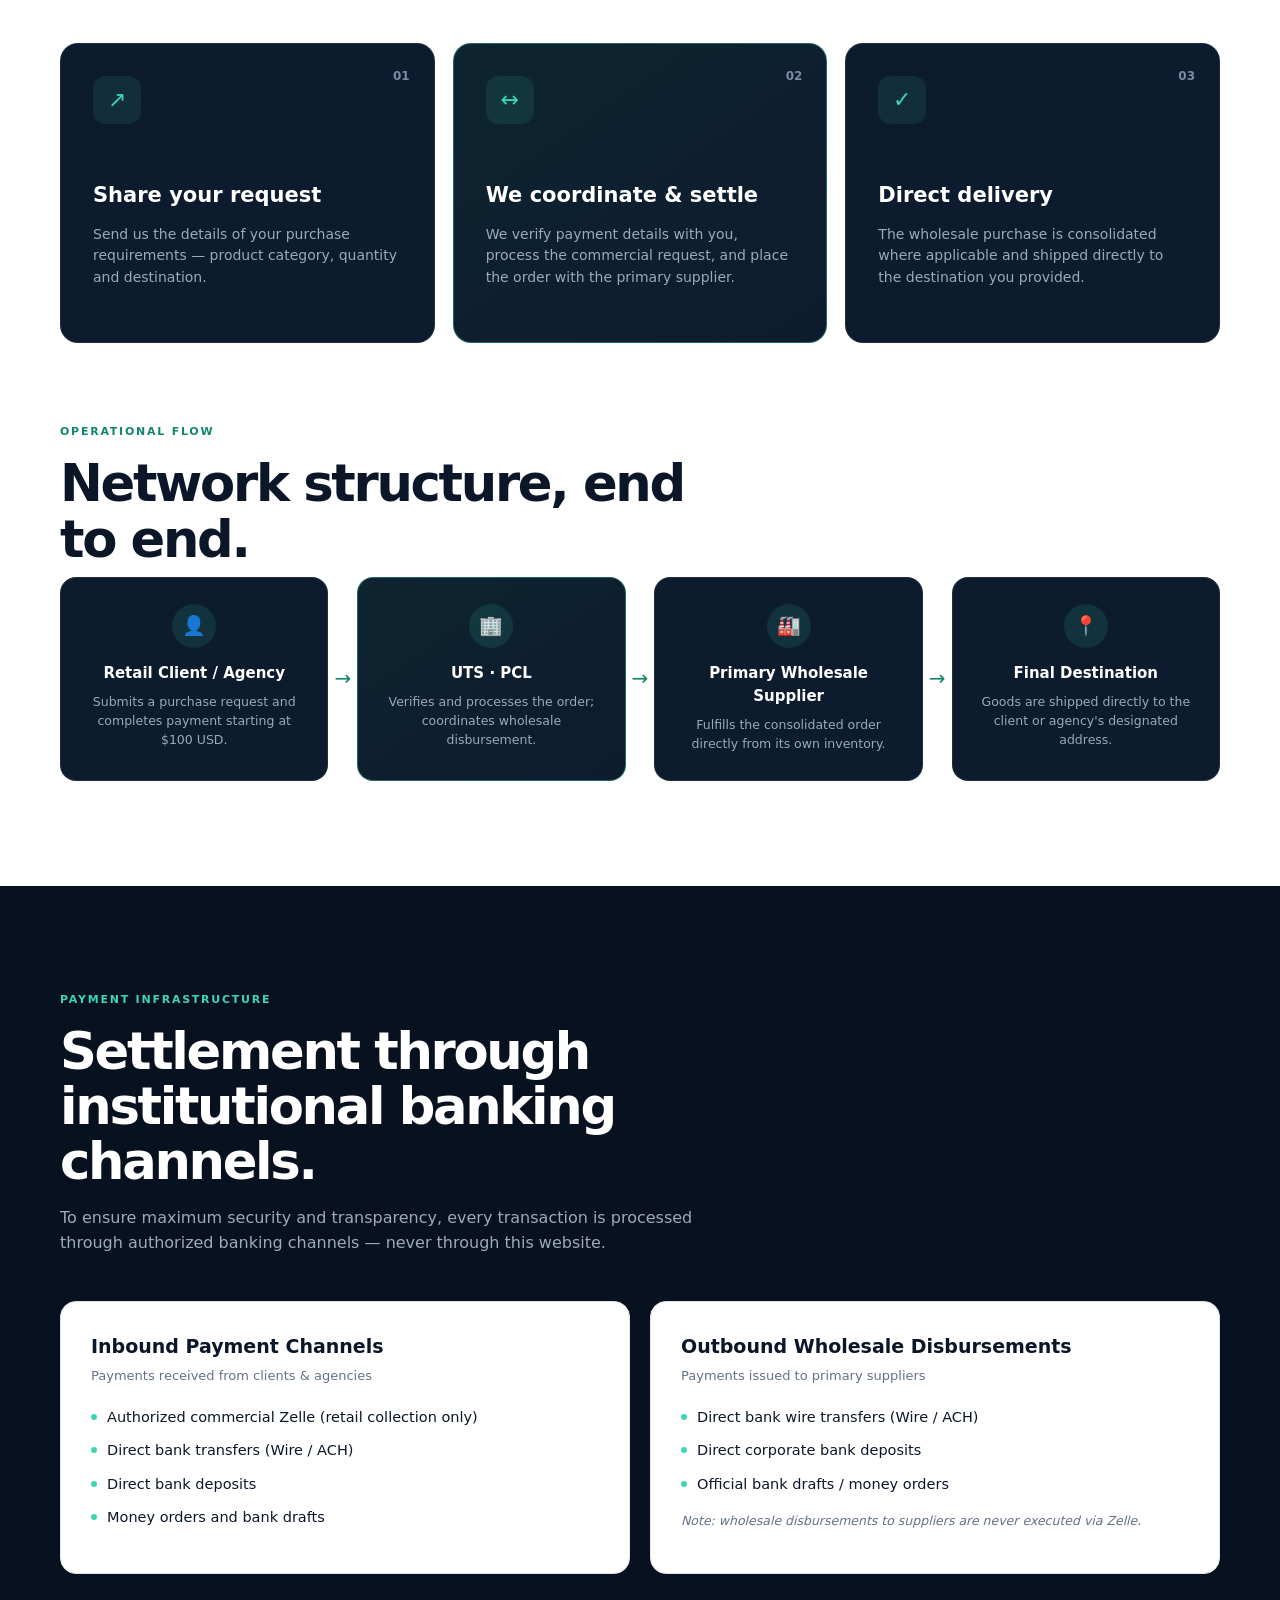
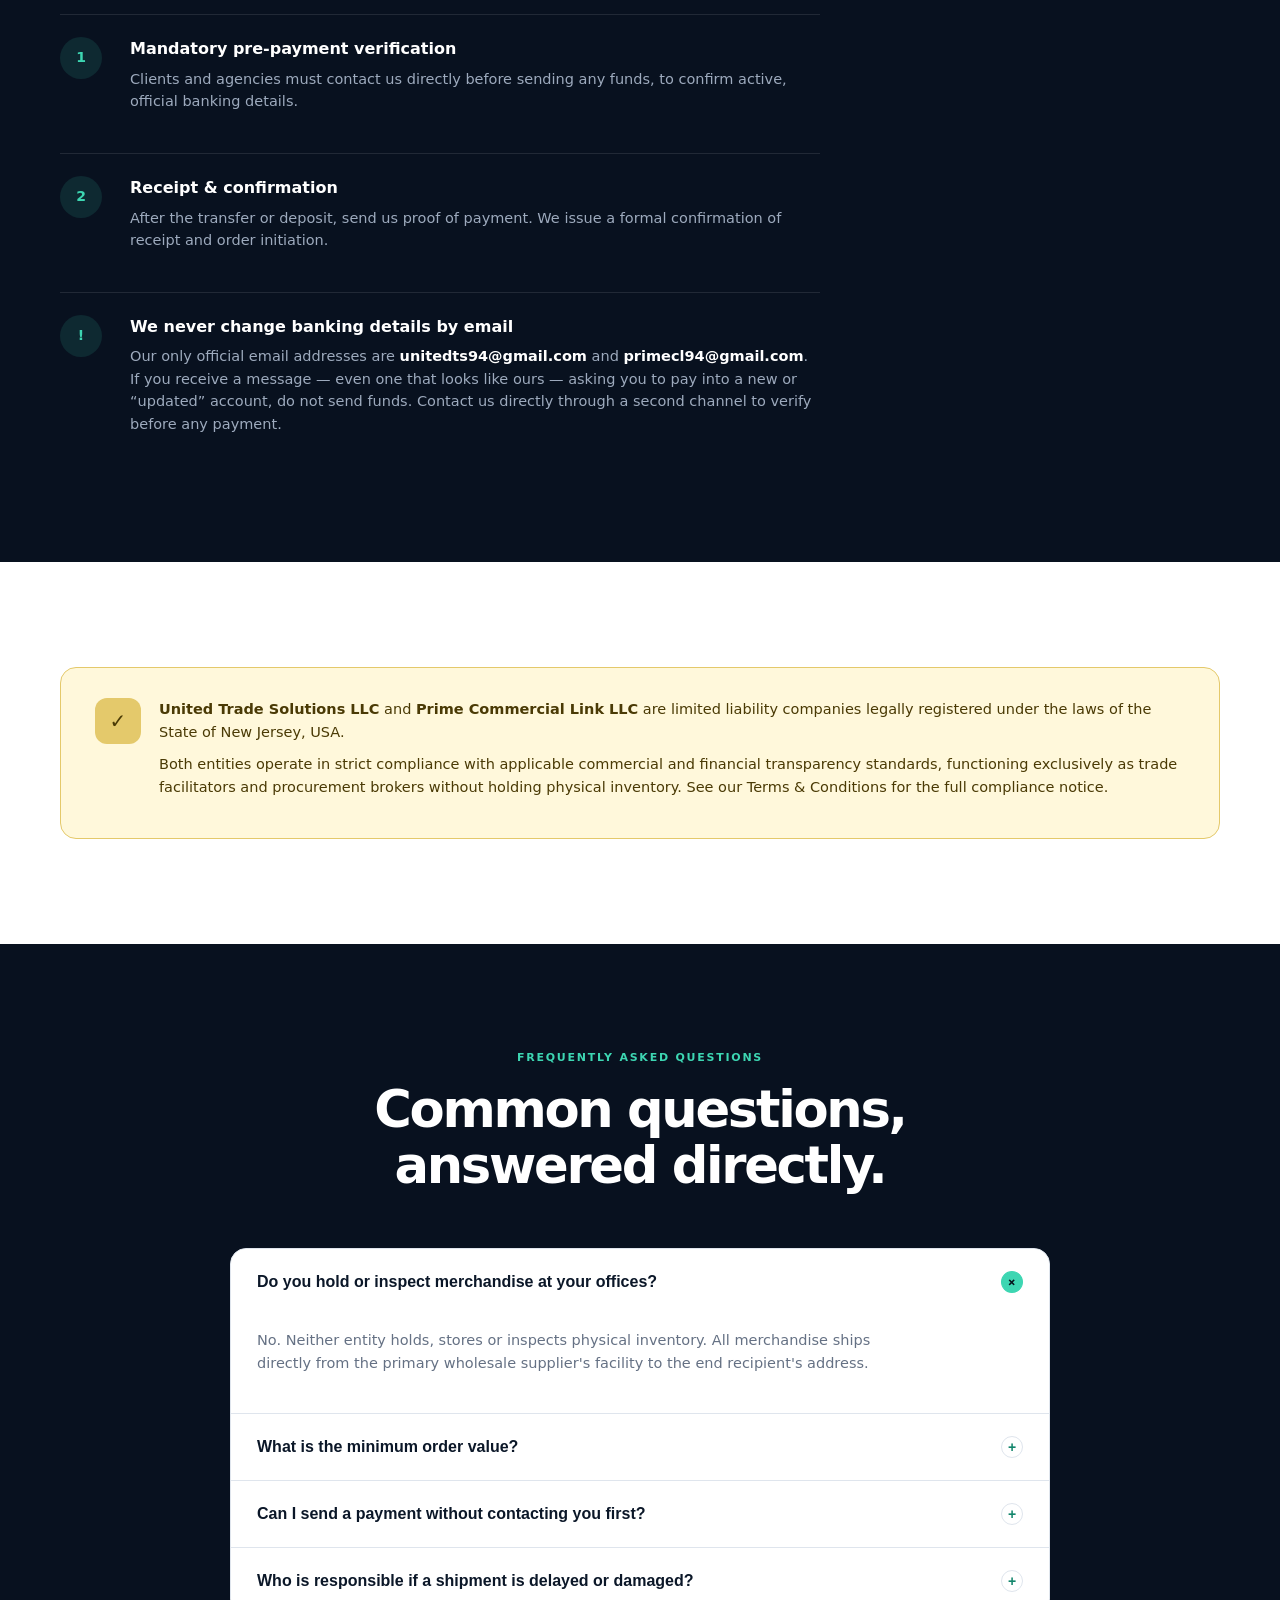
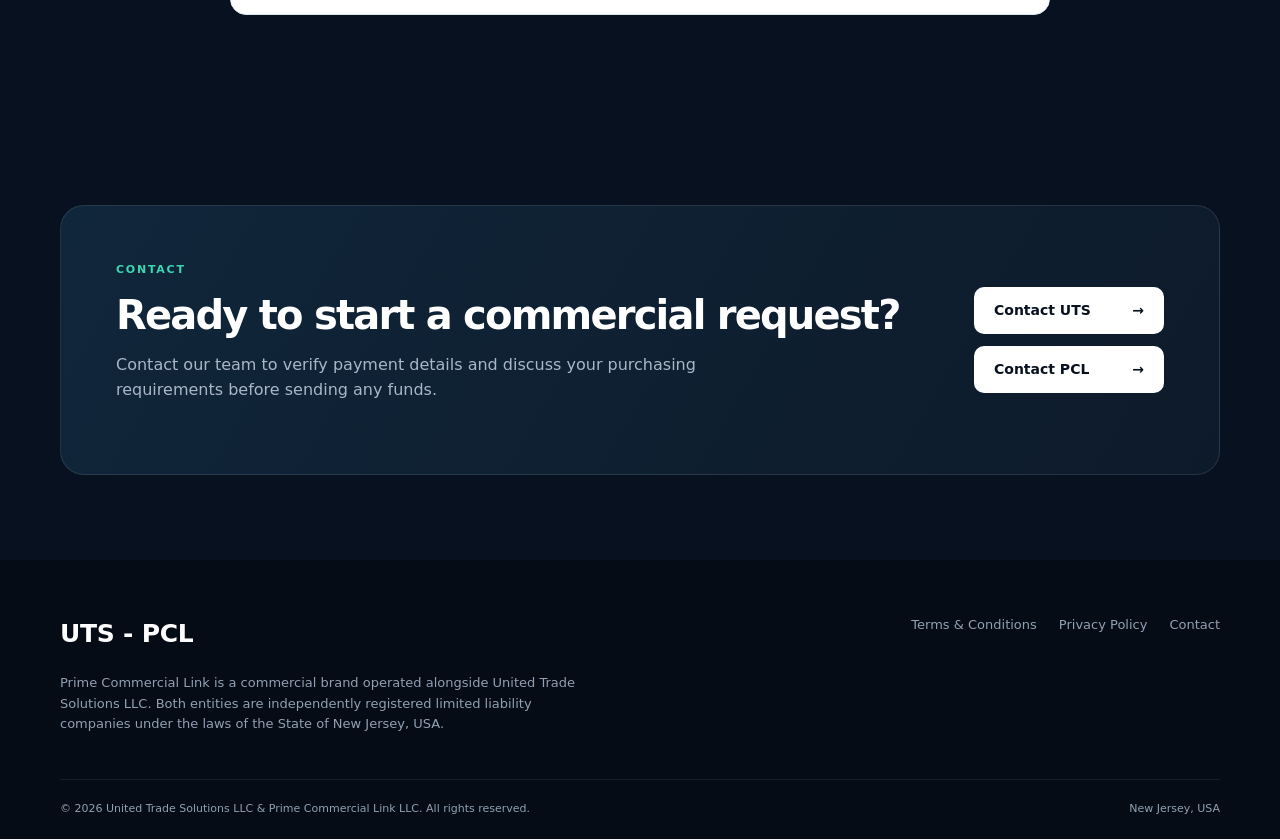
==== commit 92a49ebf: "Contacto: dos botones (UTS y PCL) con correos de cada empresa Co-Authored-By: Claude Opus 5.5 <norep" ====
--- a/public/index.html
+++ b/public/index.html
@@ -546,10 +546,16 @@
           <p data-lang="en">Contact our team to verify payment details and discuss your purchasing requirements before sending any funds.</p>
           <p data-lang="es">Contacta a nuestro equipo para verificar los datos de pago y conversar sobre tu solicitud de compra antes de enviar cualquier fondo.</p>
         </div>
-        <a class="button button-light" href="mailto:unitedts94@gmail.com">
-          <span data-lang="en">Contact us</span><span data-lang="es">Contáctanos</span>
-          <span aria-hidden="true">→</span>
-        </a>
+        <div class="contact-actions">
+          <a class="button button-light" href="mailto:unitedts94@gmail.com" aria-label="Email United Trade Solutions">
+            <span data-lang="en">Contact UTS</span><span data-lang="es">Contactar UTS</span>
+            <span aria-hidden="true">→</span>
+          </a>
+          <a class="button button-light" href="mailto:primecl94@gmail.com" aria-label="Email Prime Commercial Link">
+            <span data-lang="en">Contact PCL</span><span data-lang="es">Contactar PCL</span>
+            <span aria-hidden="true">→</span>
+          </a>
+        </div>
       </div>
     </section>
   </main>
--- a/public/css/styles.css
+++ b/public/css/styles.css
@@ -95,6 +95,8 @@
 .contact-card{display:flex;align-items:center;justify-content:space-between;gap:35px;padding:55px;border-radius:24px;background:linear-gradient(120deg,#10263a,#0d1a2a);border:1px solid rgba(255,255,255,.1);color:#fff}
 .contact-card h2{font-size:40px}
 .contact-card p:not(.eyebrow){color:#a9b7c9;max-width:620px}
+.contact-actions{display:flex;flex-direction:column;gap:12px;flex-shrink:0}
+.contact-actions .button{justify-content:space-between;min-width:190px}
 .footer{background:#050c15;color:#91a0b3;padding:55px 0 22px}
 .footer-grid{display:flex;justify-content:space-between;gap:50px}
 .footer-brand{margin-bottom:20px}
@@ -264,3 +266,4 @@
   .category-card h4{font-size:13px}
   .contact-card h2{font-size:28px}
 }
+@media(max-width:520px){.contact-actions{width:100%}.contact-actions .button{width:100%}}
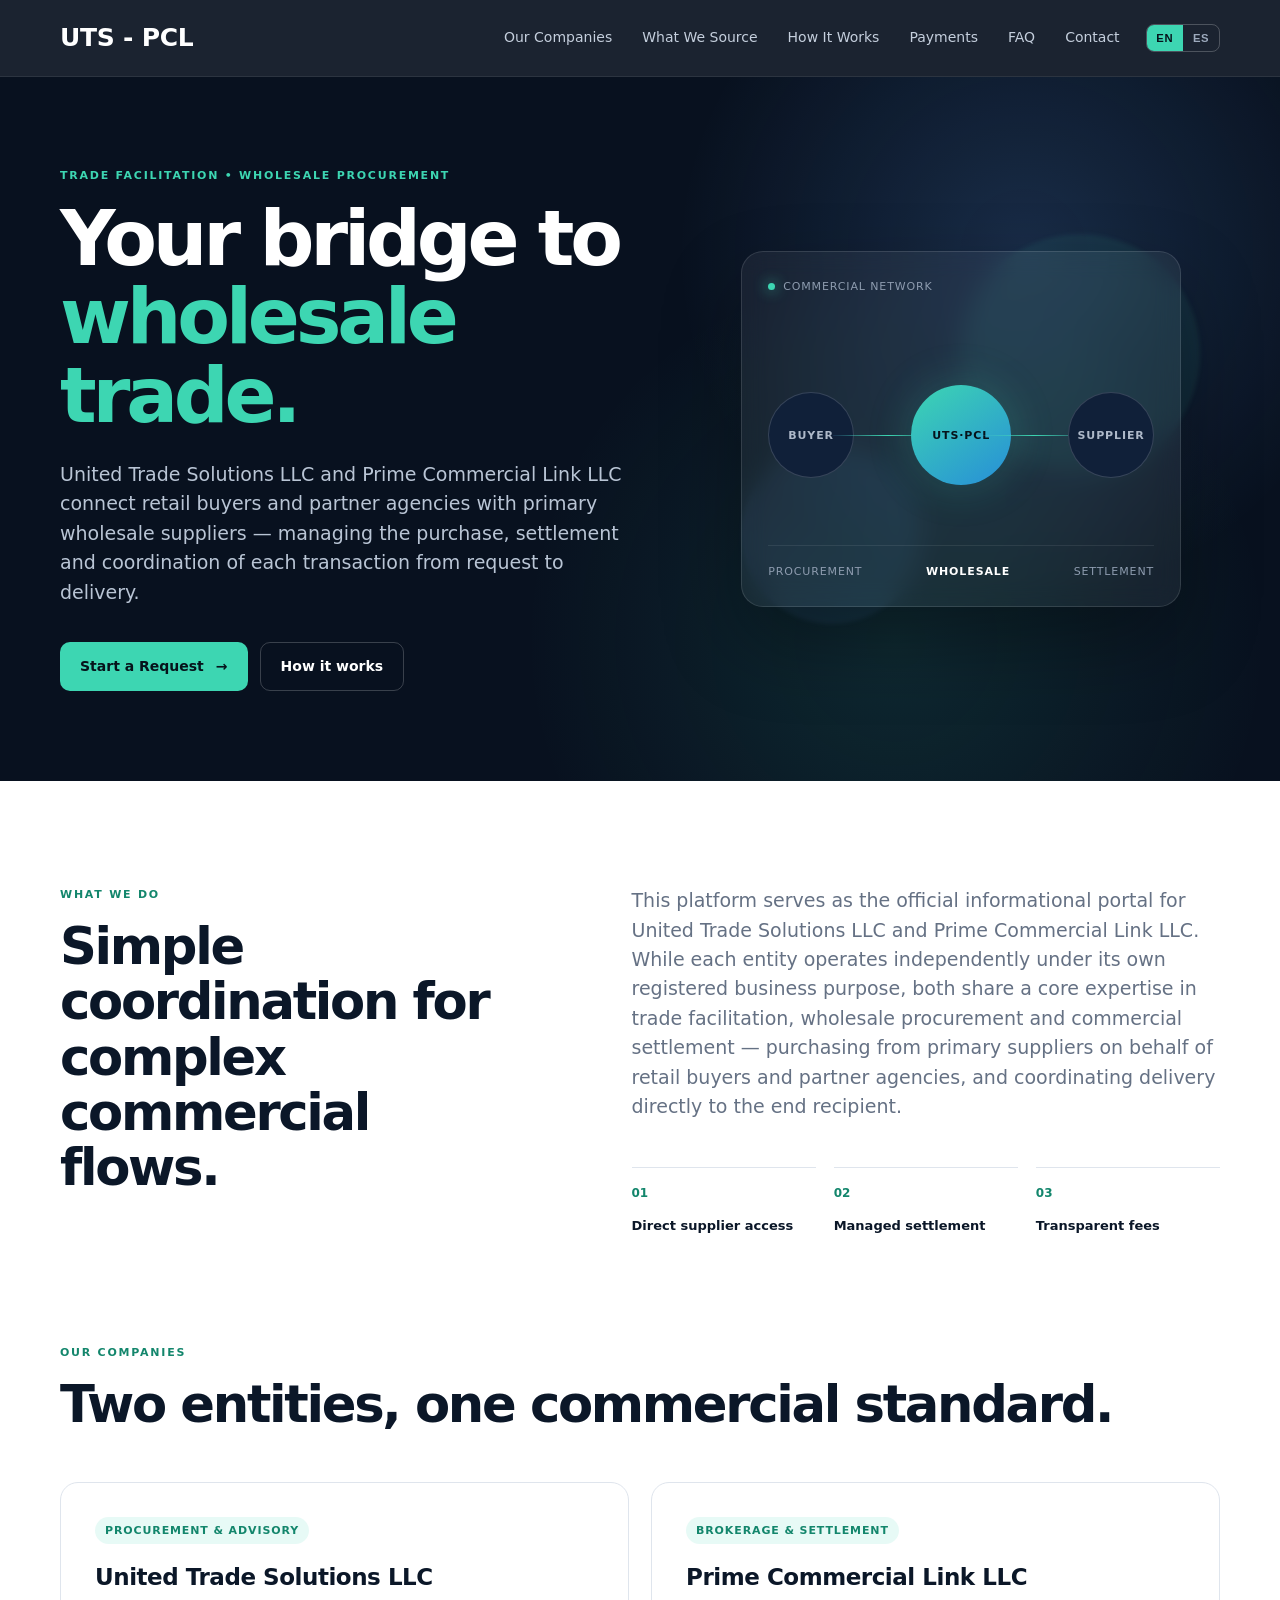
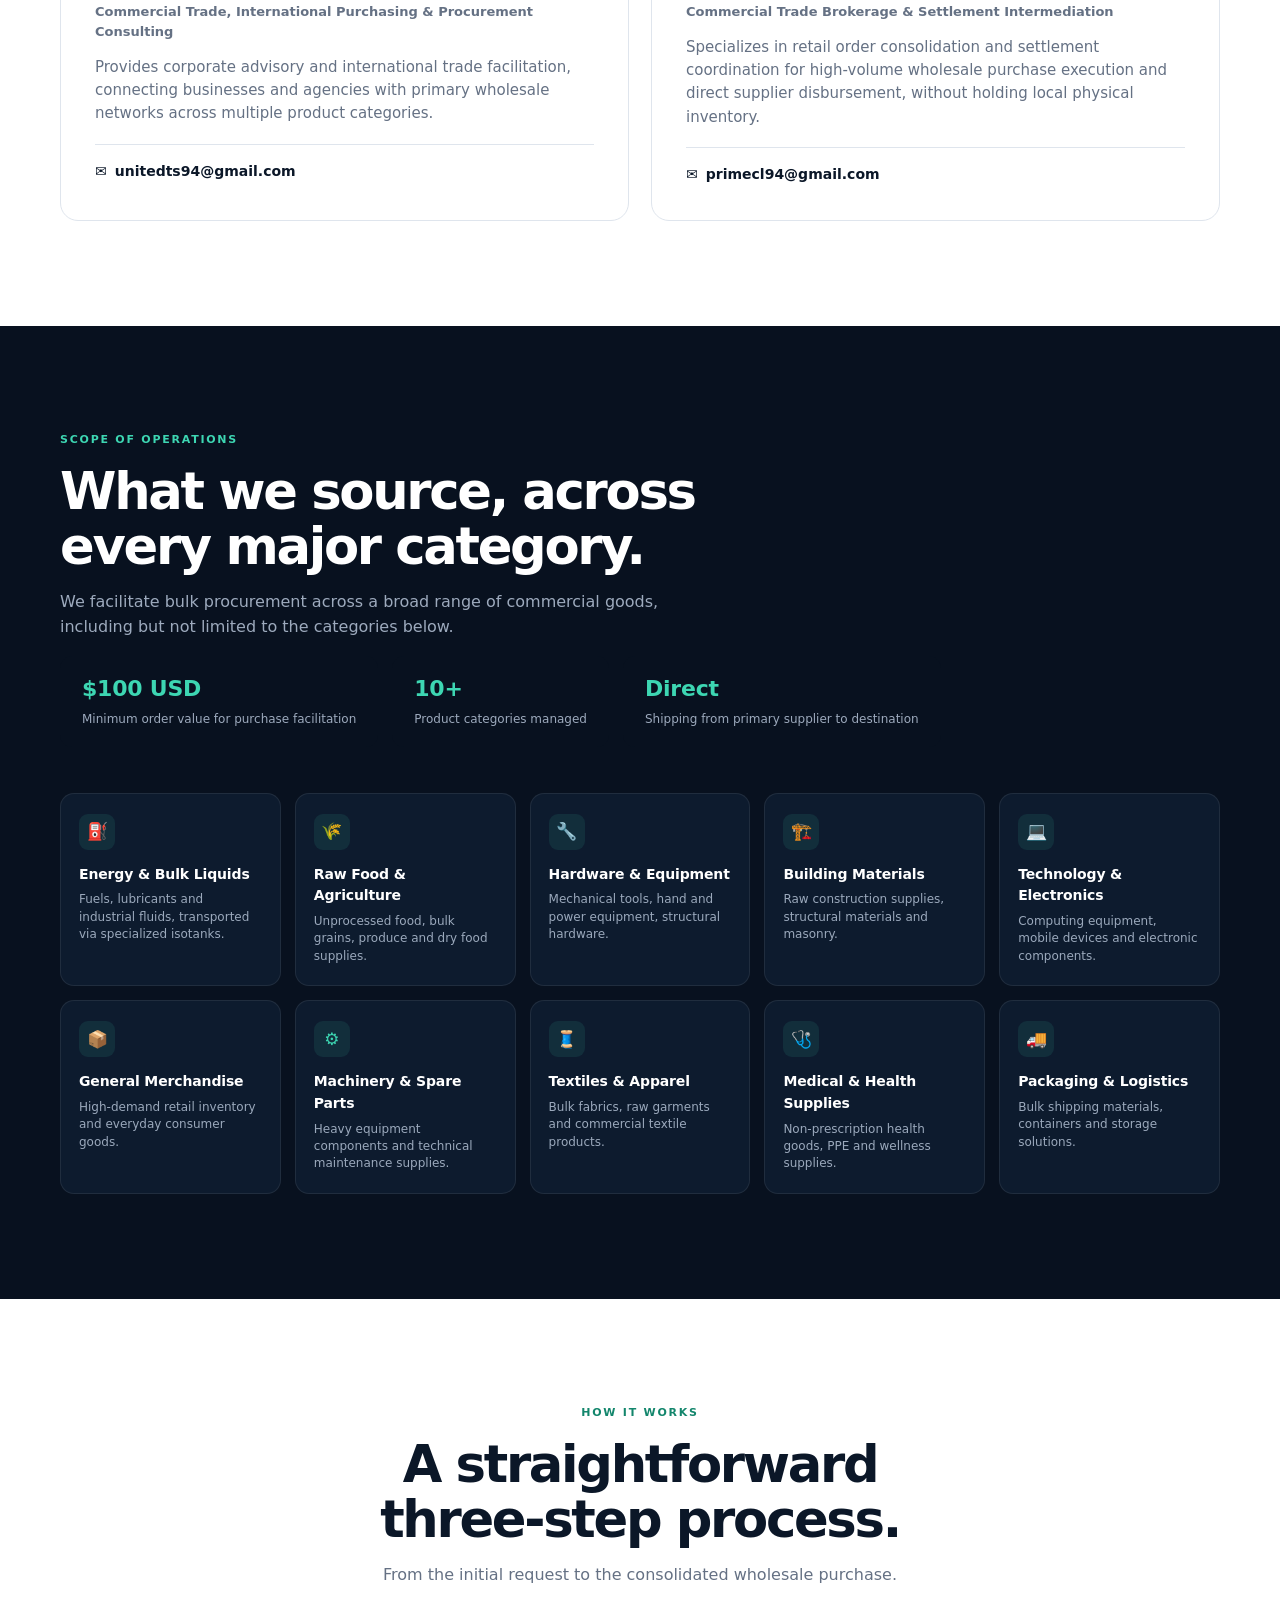
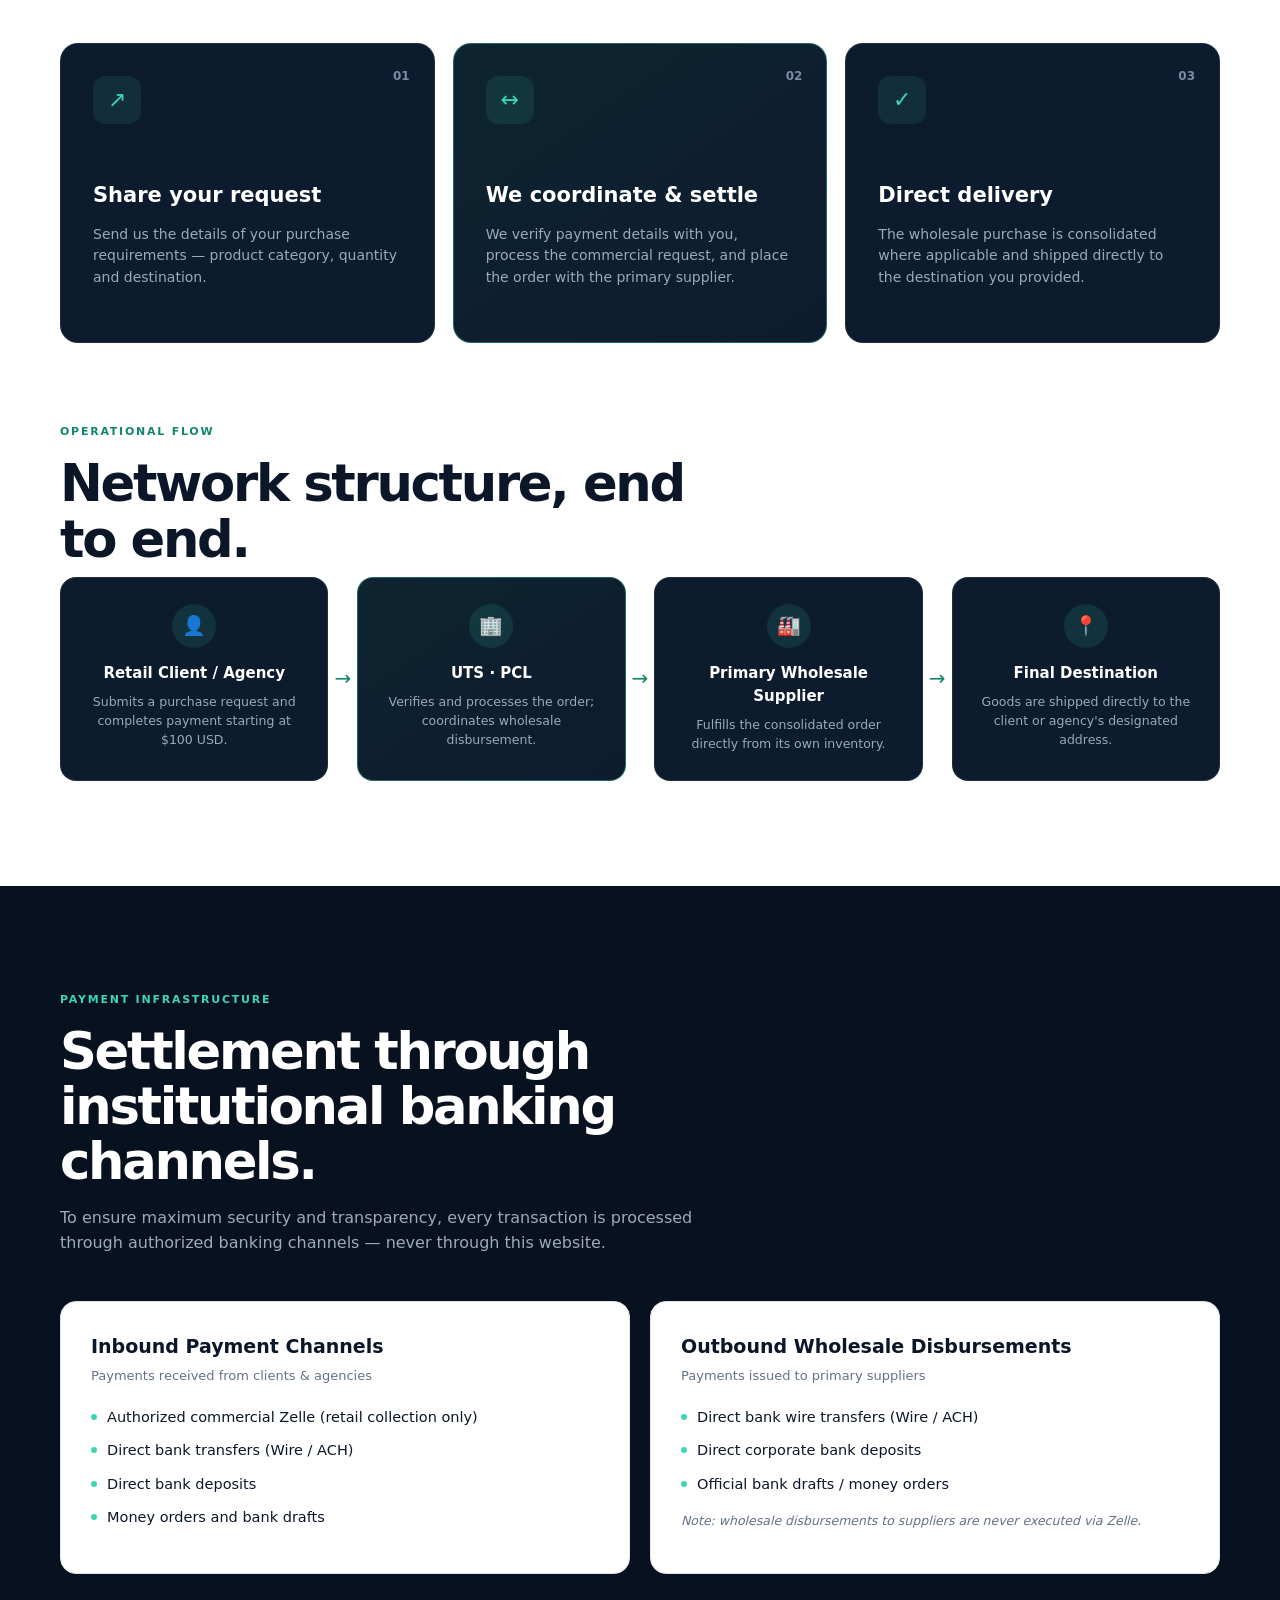
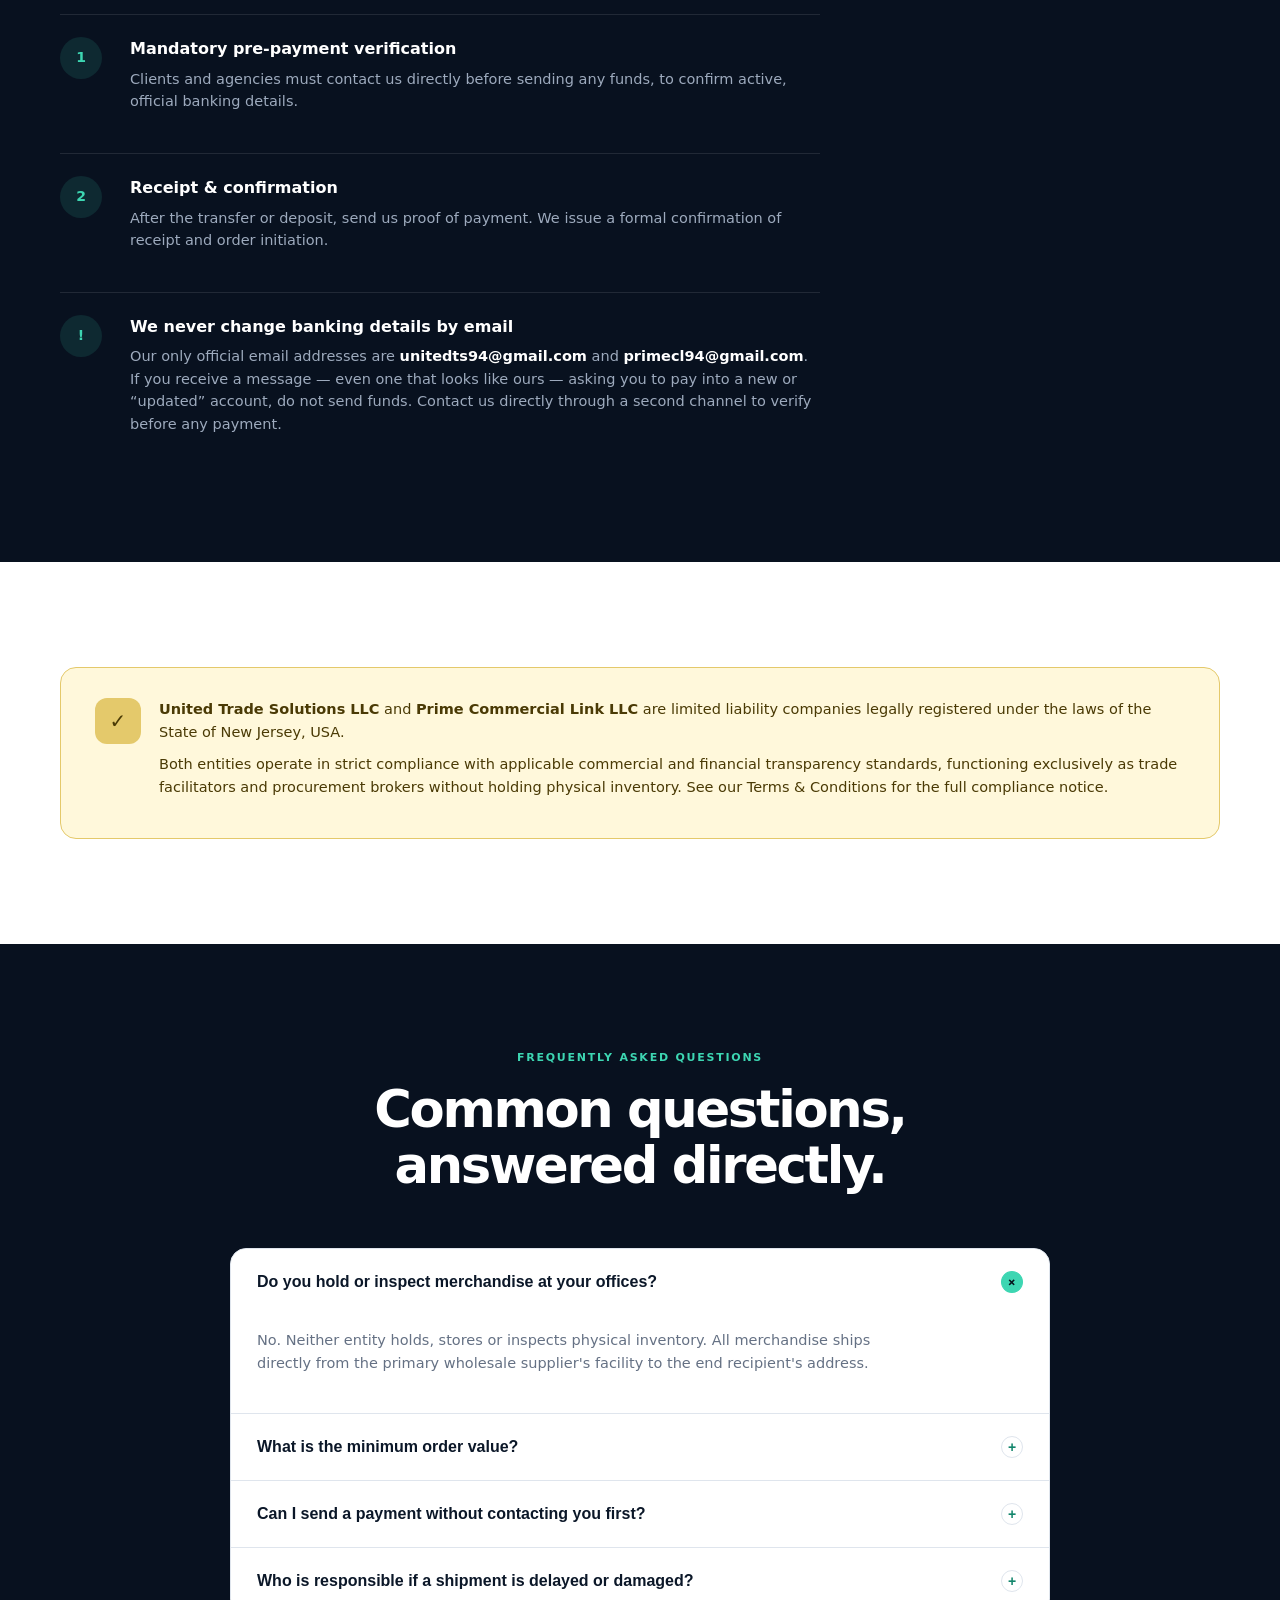
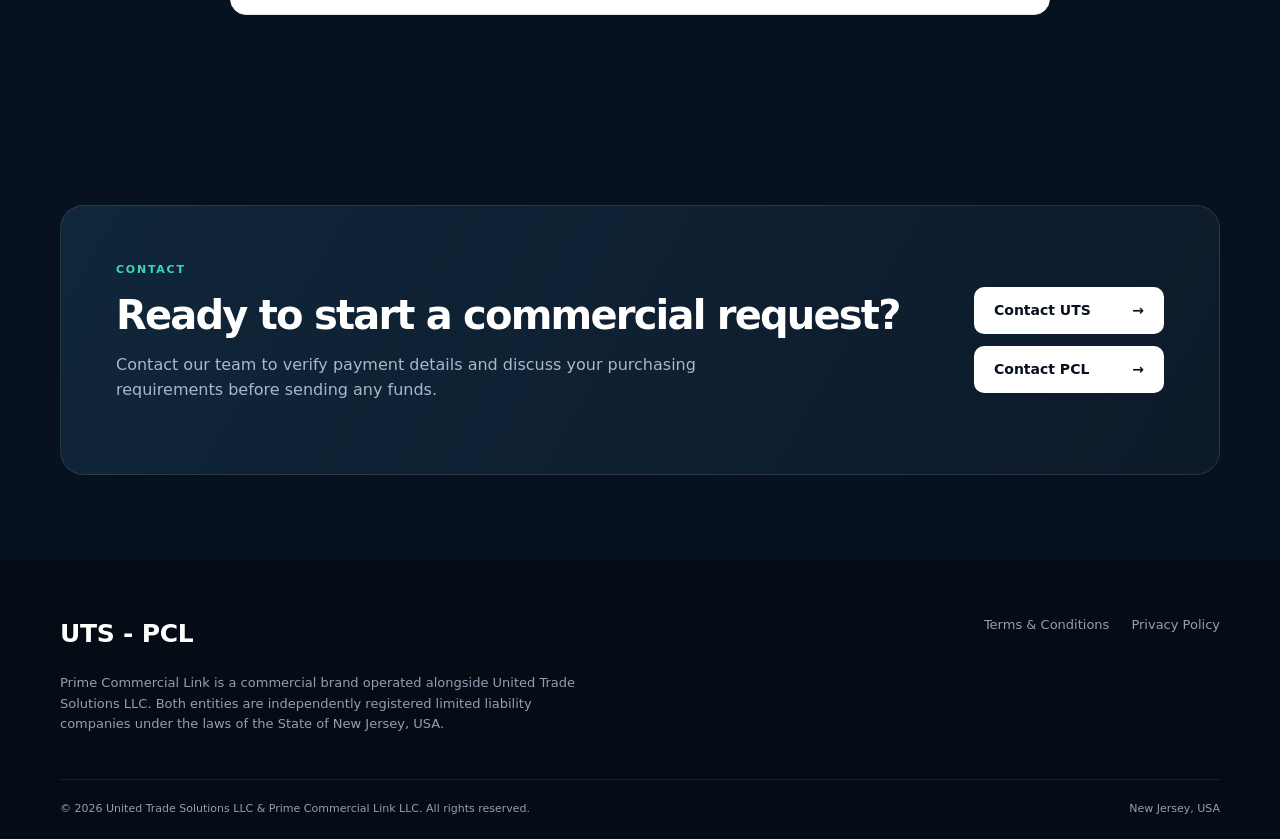
==== commit 6cccc1ab: "Footer: quitar enlace Contacto que apuntaba solo a UTS" ====
--- a/public/index.html
+++ b/public/index.html
@@ -572,8 +572,6 @@
         <a href="terms.html" data-lang="es">Términos y Condiciones</a>
         <a href="privacy.html" data-lang="en">Privacy Policy</a>
         <a href="privacy.html" data-lang="es">Política de Privacidad</a>
-        <a href="mailto:unitedts94@gmail.com" data-lang="en">Contact</a>
-        <a href="mailto:unitedts94@gmail.com" data-lang="es">Contacto</a>
       </div>
     </div>
     <div class="container copyright">
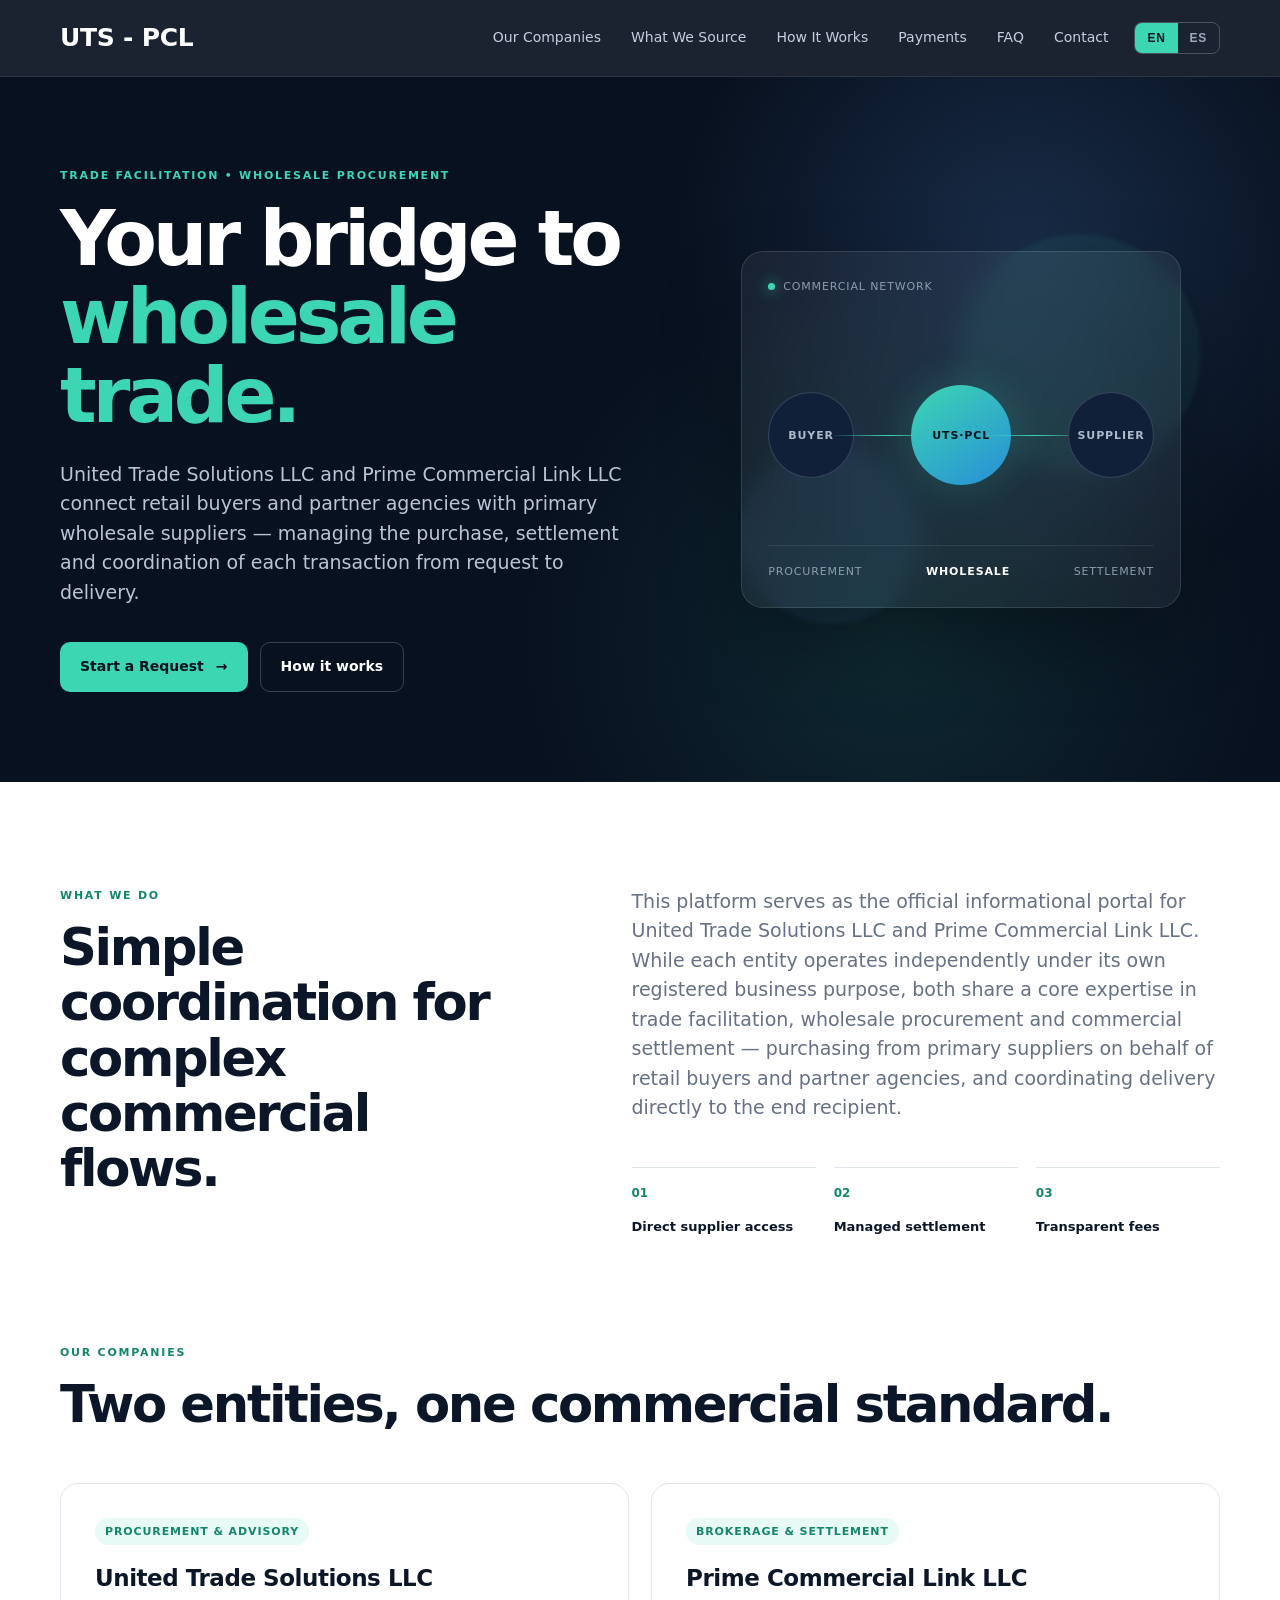
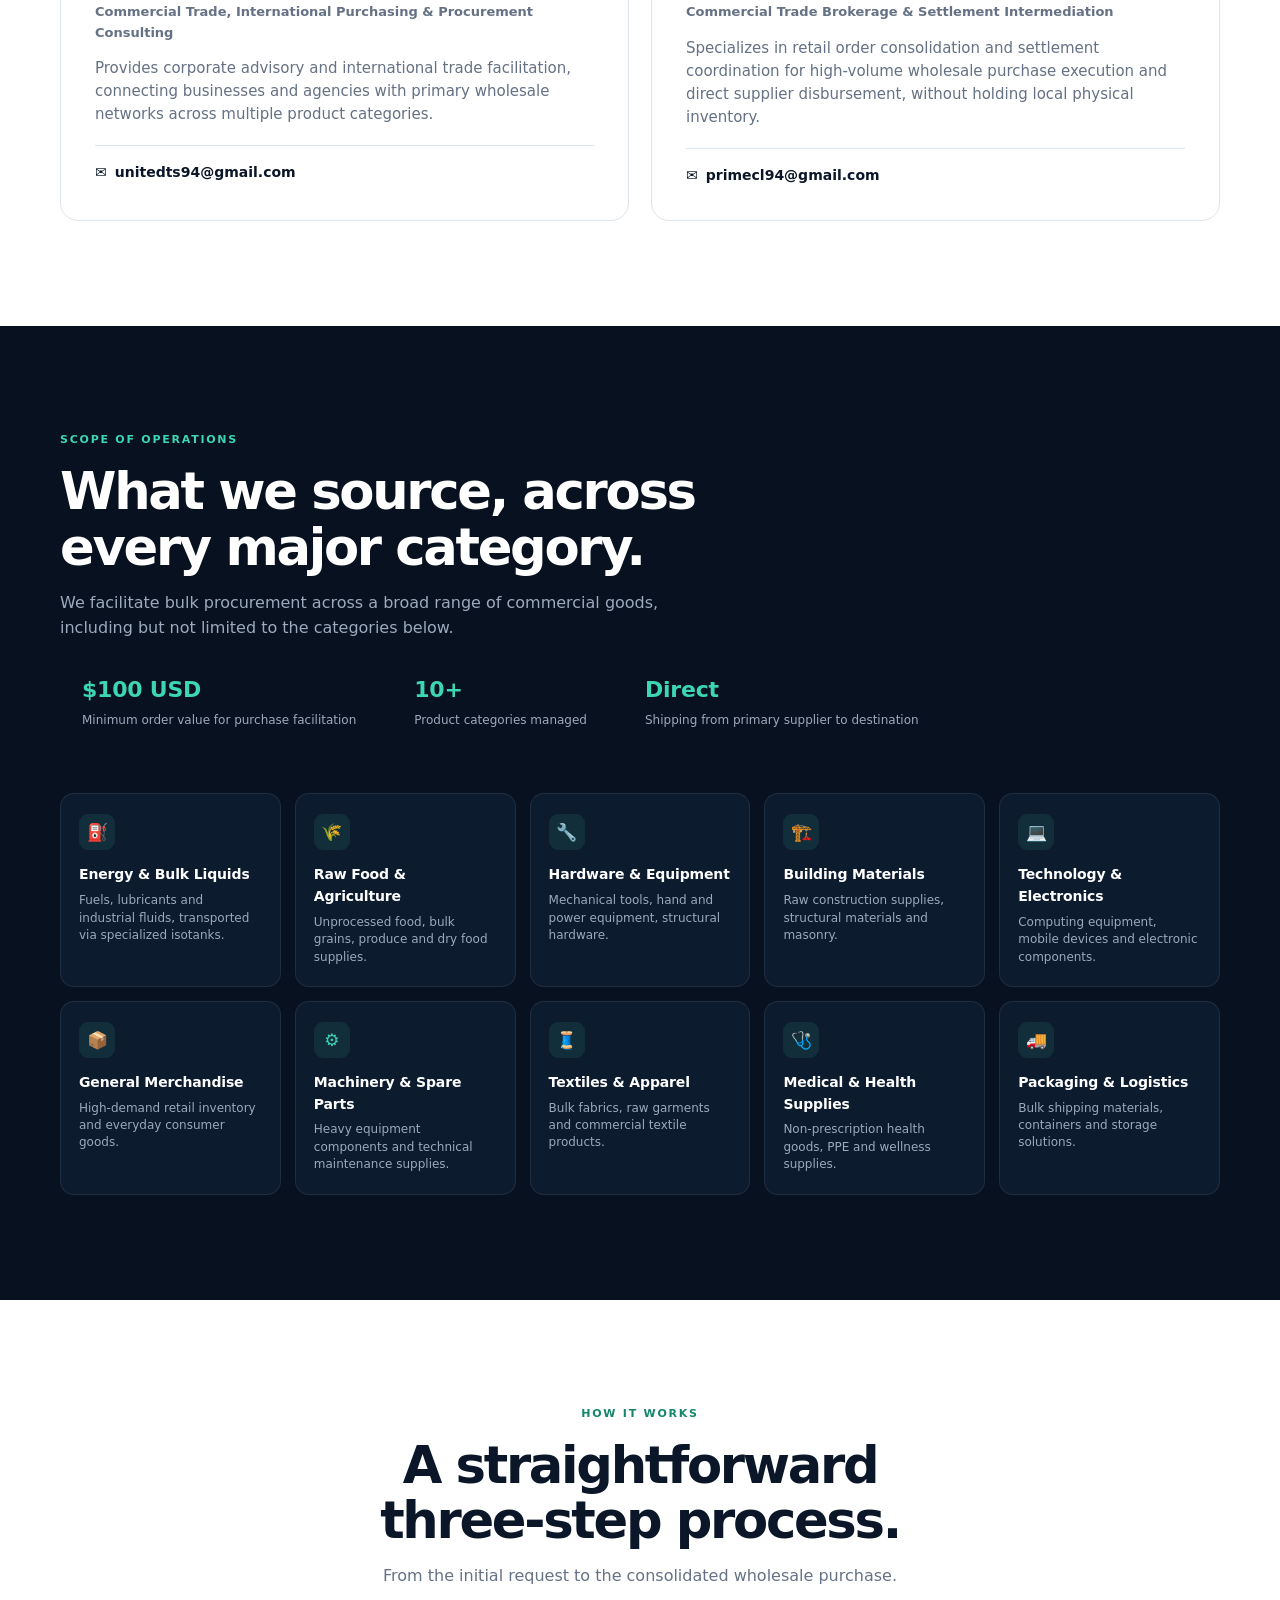
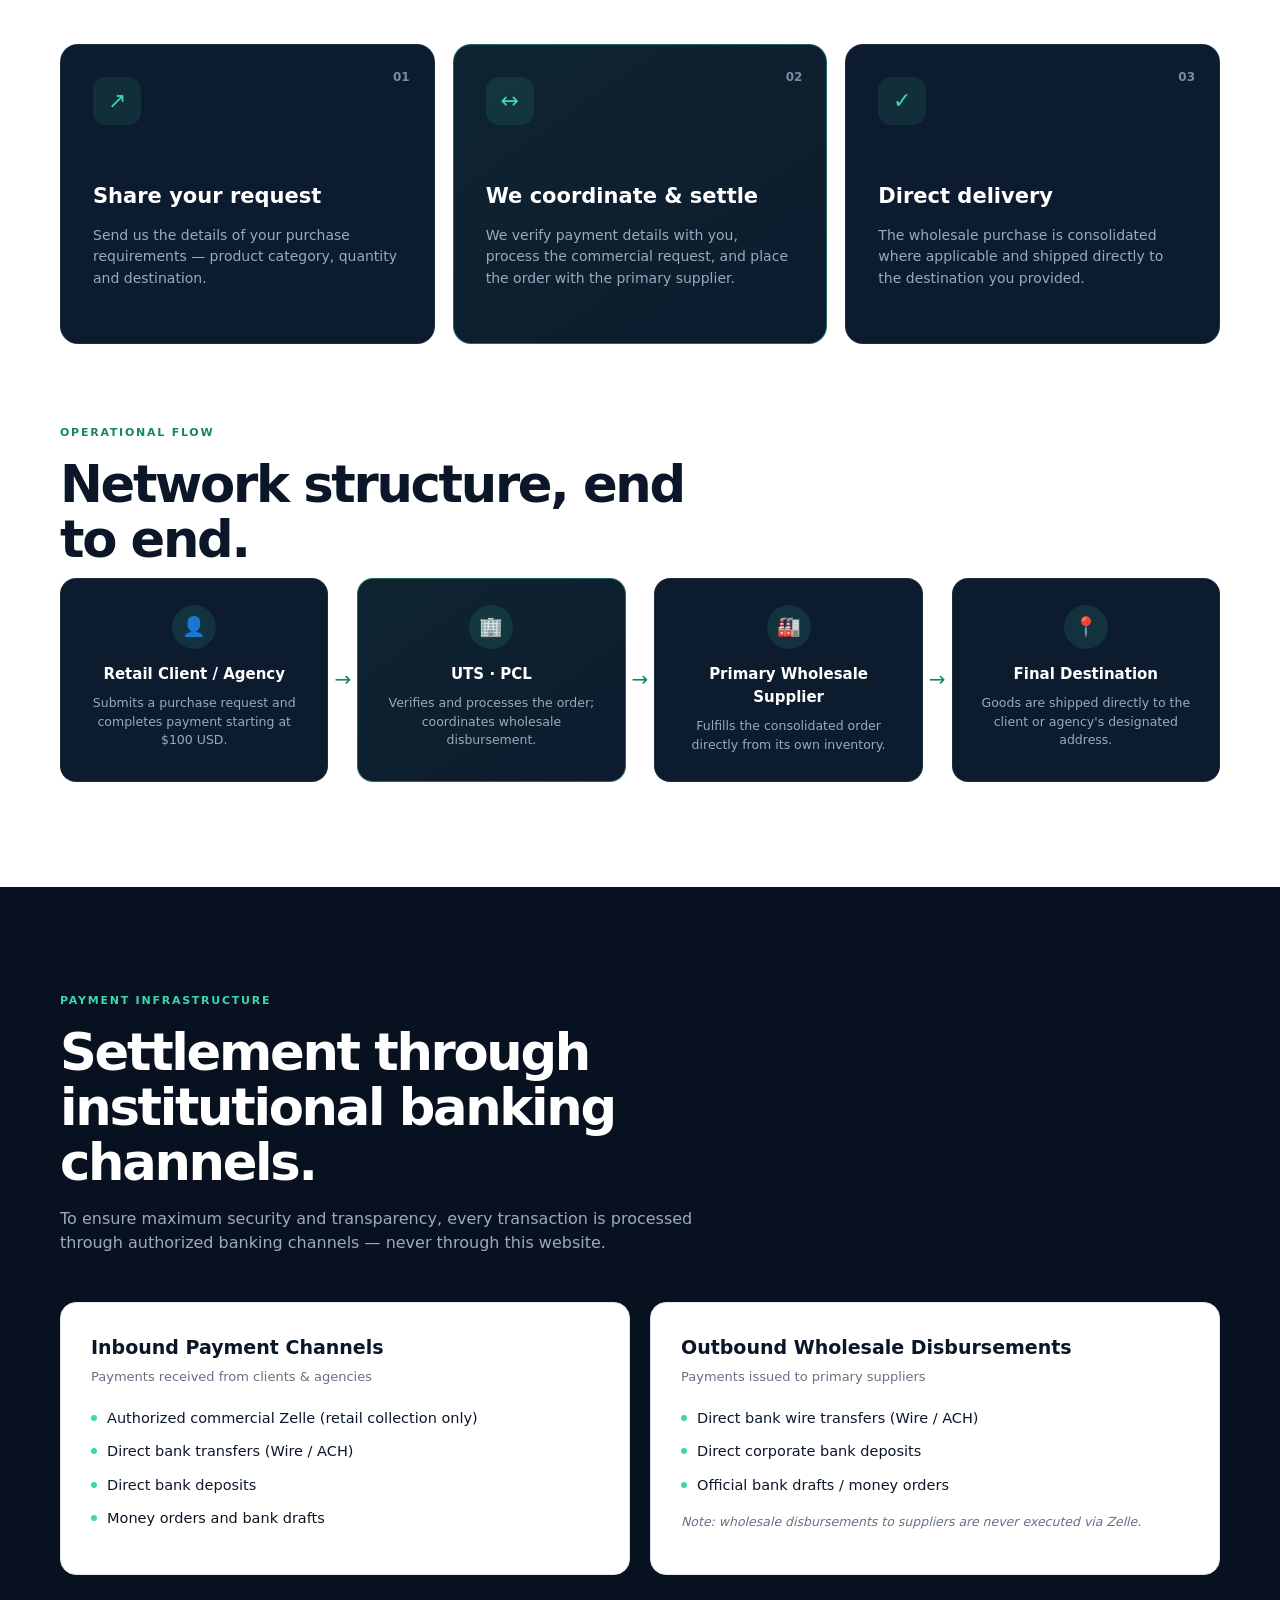
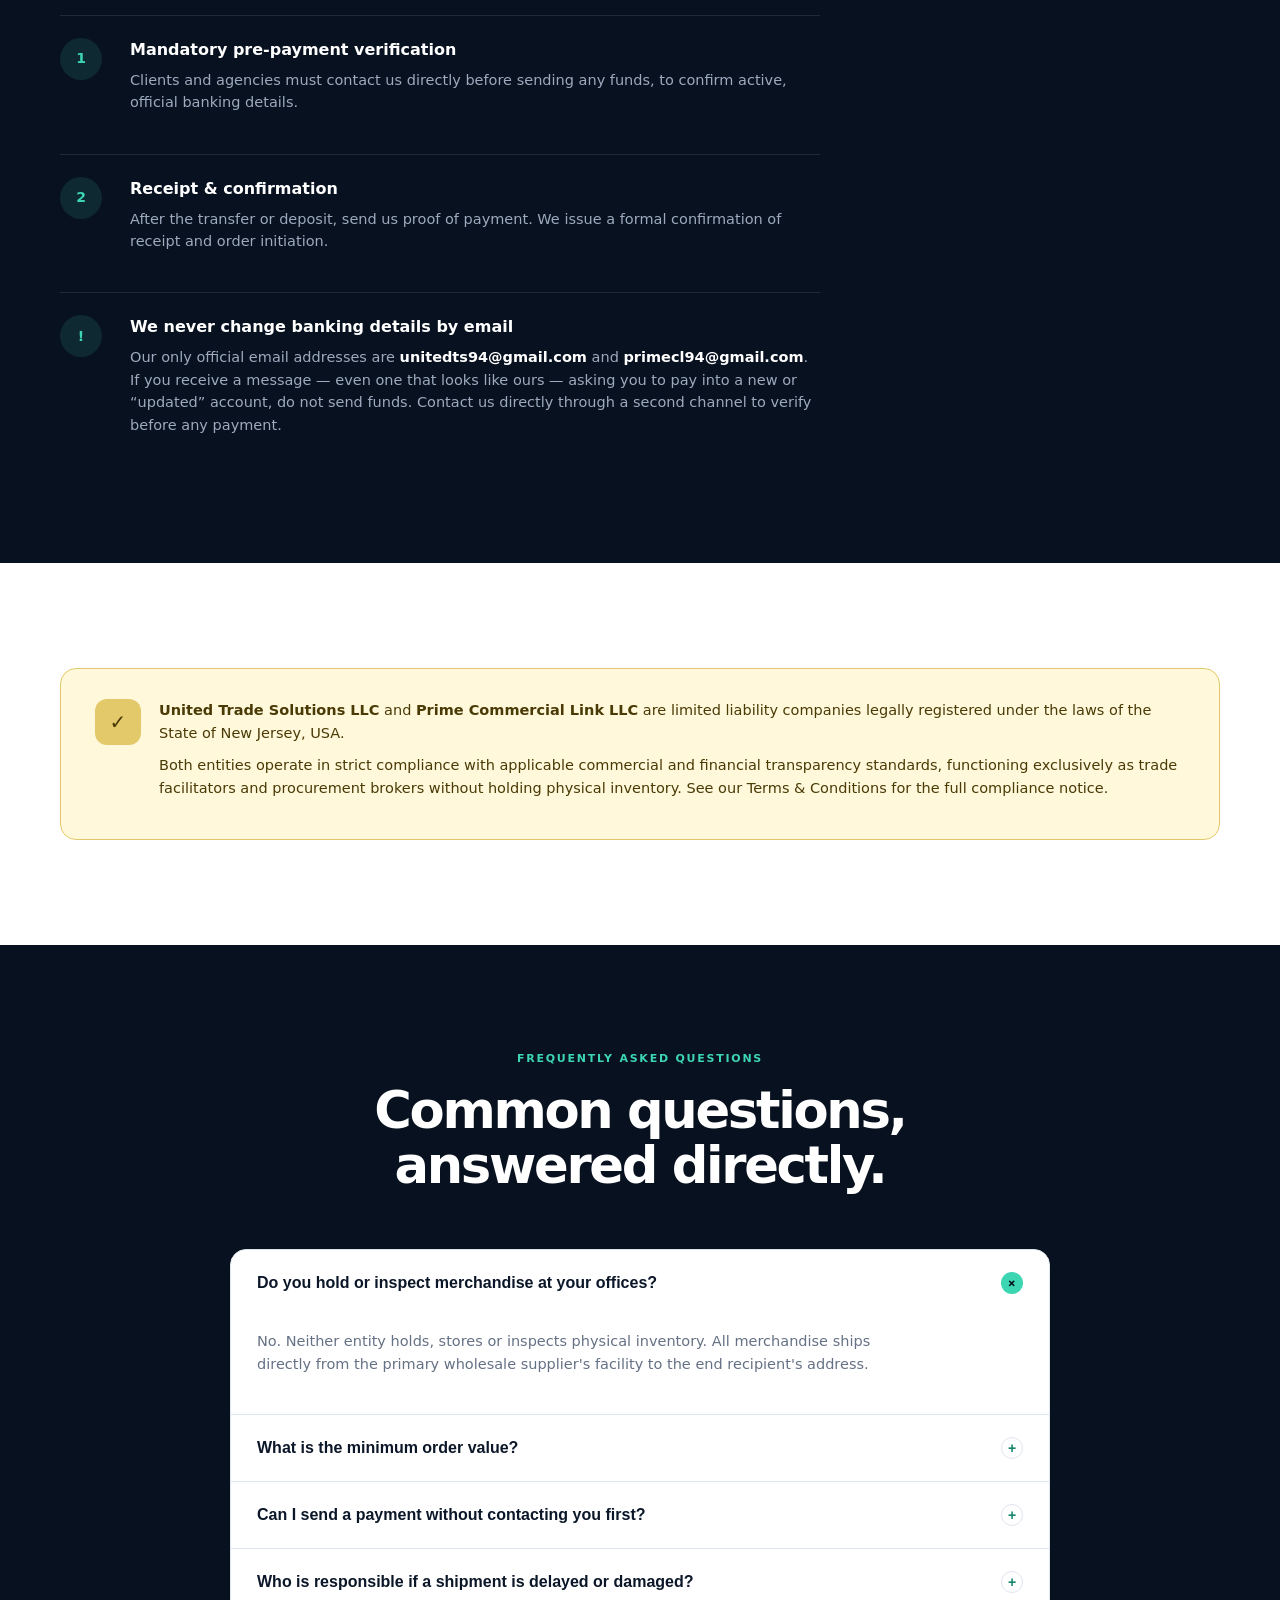
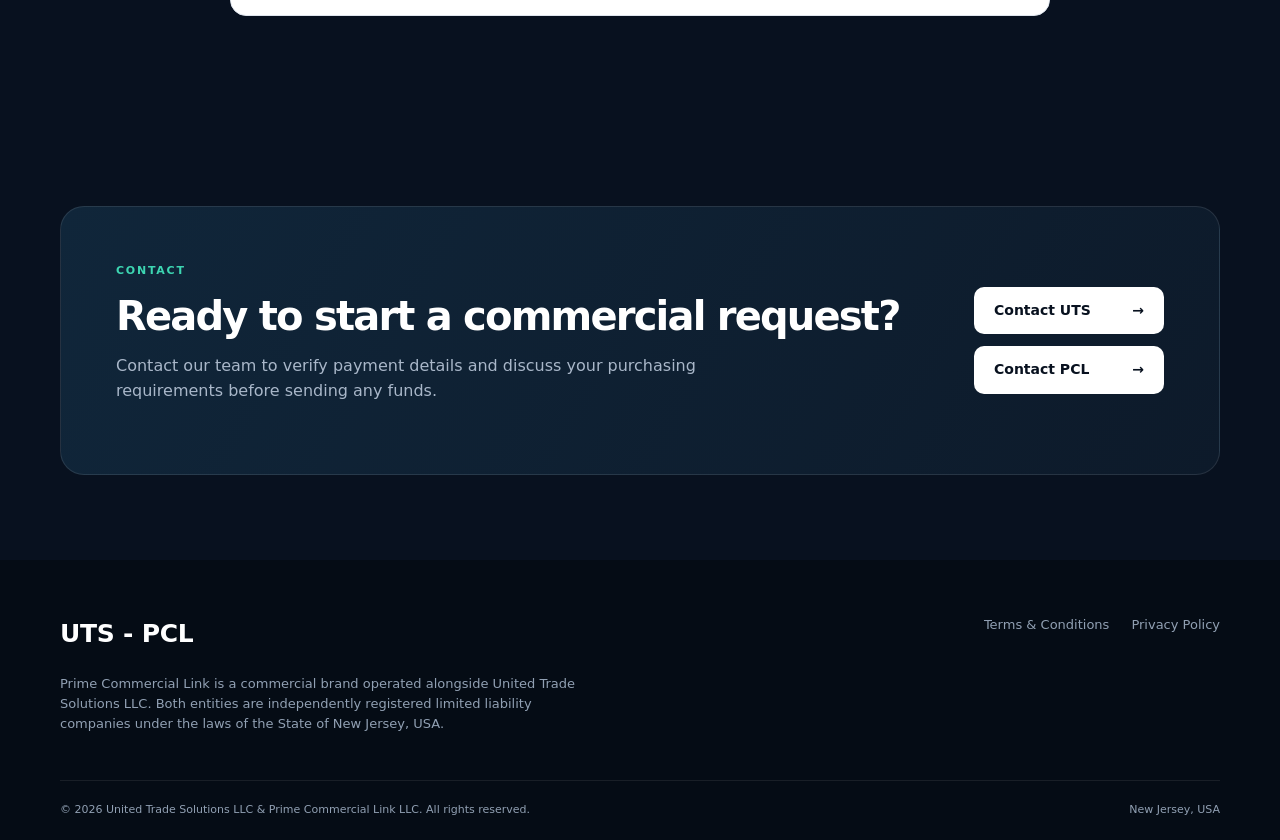
==== commit c7225334: "Dominio utspcl.com: canonical, sitemap, security.txt; workflow con acciones actualizadas y fijadas p" ====
--- a/public/index.html
+++ b/public/index.html
@@ -11,6 +11,8 @@
   <meta property="og:title" content="UTS - PCL">
   <meta property="og:description" content="Trade facilitation and wholesale procurement portal — United Trade Solutions LLC & Prime Commercial Link LLC.">
   <meta property="og:type" content="website">
+  <meta property="og:url" content="https://utspcl.com/">
+  <link rel="canonical" href="https://utspcl.com/">
   <link rel="icon" href="assets/favicon.svg" type="image/svg+xml">
   <link rel="stylesheet" href="css/styles.css?v=20261016c">
 </head>
